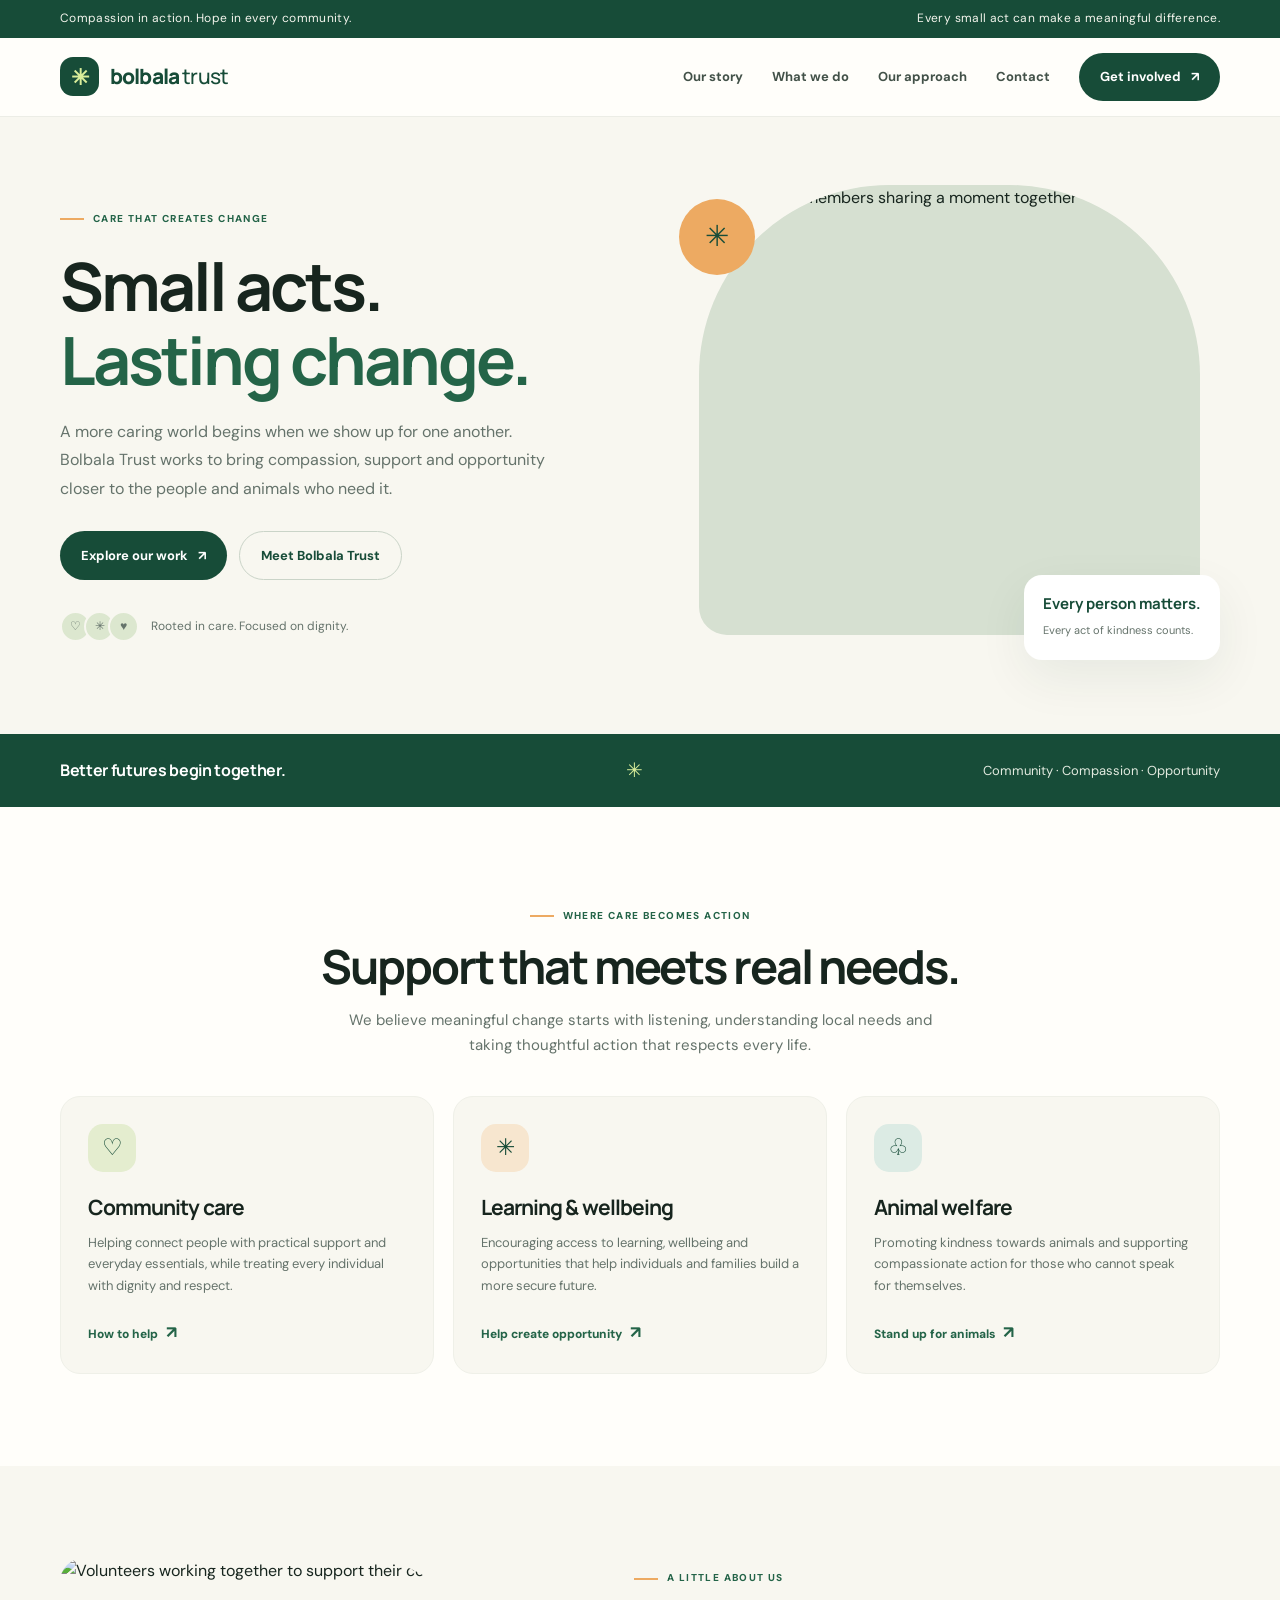
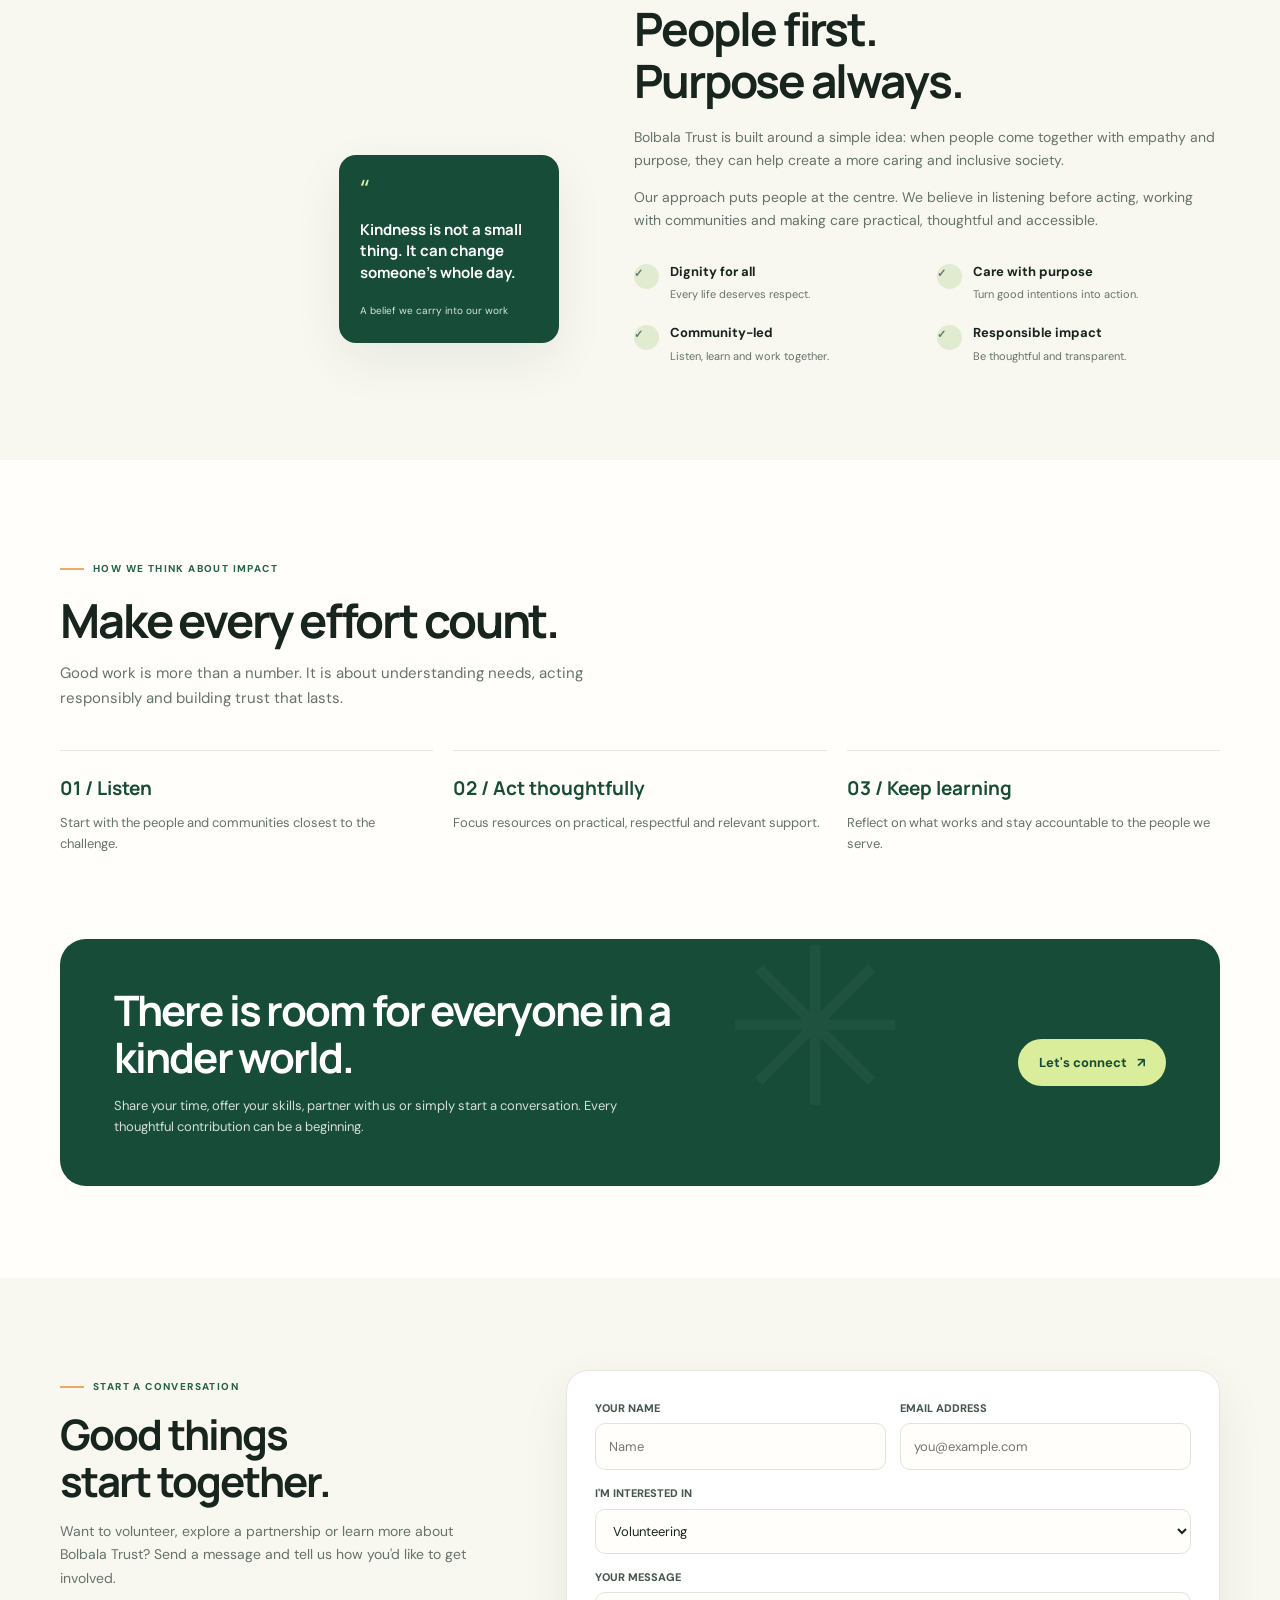
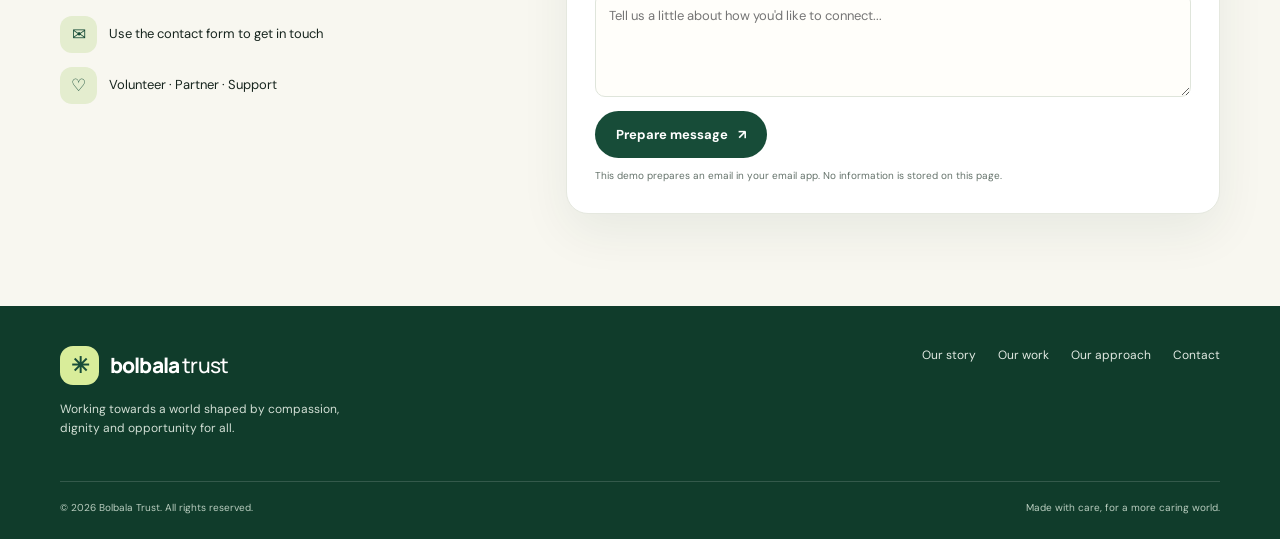
==== index.html @ 16217214 "Add responsive Bolbala Trust website redesign" ====
<!doctype html>
<html lang="en">
<head>
<meta charset="utf-8">
<meta name="viewport" content="width=device-width, initial-scale=1">
<meta name="theme-color" content="#174c38">
<meta name="description" content="Bolbala Trust works alongside communities to support dignity, opportunity and care for people and animals.">
<title>Bolbala Trust — Small Acts. Lasting Change.</title>
<link rel="preconnect" href="https://fonts.googleapis.com">
<link rel="preconnect" href="https://fonts.gstatic.com" crossorigin>
<link href="https://fonts.googleapis.com/css2?family=DM+Sans:wght@400;500;600;700&family=Manrope:wght@400;500;600;700;800&display=swap" rel="stylesheet">
<style>
:root{--green:#174c38;--green2:#246448;--ink:#17251e;--muted:#65736b;--cream:#f8f7f0;--paper:#fffefa;--lime:#d9ed9a;--orange:#edaa62;--line:#e5e8df;--shadow:0 18px 50px #153d2912}
*{box-sizing:border-box}html{scroll-behavior:smooth;scroll-padding-top:90px}body{margin:0;background:var(--paper);color:var(--ink);font-family:"DM Sans",sans-serif;line-height:1.65}a{color:inherit;text-decoration:none}button{font:inherit}.wrap{width:min(1160px,calc(100% - 44px));margin:auto}.topline{background:var(--green);color:#f4f5ed;font-size:12px;letter-spacing:.03em}.topline .wrap{display:flex;justify-content:space-between;gap:20px;padding:9px 0}.topline a{opacity:.9}.nav{position:sticky;top:0;z-index:10;background:#fffefaed;backdrop-filter:blur(16px);border-bottom:1px solid #e5e8dfb8}.navinner{height:78px;display:flex;align-items:center;justify-content:space-between;gap:25px}.brand{display:flex;align-items:center;gap:11px;font-family:Manrope,sans-serif;font-weight:800;font-size:21px;letter-spacing:-.04em;color:var(--green)}.mark{width:39px;height:39px;border-radius:13px;background:var(--green);color:var(--lime);display:grid;place-items:center;font-size:22px}.links{display:flex;align-items:center;gap:29px;font-size:13px;font-weight:700;color:#425148}.links a:hover{color:var(--green2)}.btn{display:inline-flex;align-items:center;justify-content:center;gap:10px;border:0;border-radius:999px;background:var(--green);color:white;padding:13px 21px;font-weight:700;font-size:13px;transition:transform .2s,background .2s;cursor:pointer}.btn:hover{transform:translateY(-2px);background:#0f3d2a}.btn.light{background:var(--lime);color:var(--green)}.btn.outline{background:transparent;border:1px solid #ffffff70;color:white}.menu{display:none;background:none;border:0;font-size:25px;color:var(--green);cursor:pointer}.hero{padding:68px 0 74px;background:var(--cream);overflow:hidden}.hero-grid{display:grid;grid-template-columns:1.02fr .98fr;gap:55px;align-items:center}.eyebrow{display:inline-flex;align-items:center;gap:9px;color:var(--green2);text-transform:uppercase;letter-spacing:.14em;font-size:10px;font-weight:800}.eyebrow:before{content:"";width:24px;height:2px;background:var(--orange)}h1,h2,h3{font-family:Manrope,sans-serif;line-height:1.12;letter-spacing:-.045em;margin:0}h1{font-size:clamp(43px,5.2vw,68px);font-weight:700;margin:20px 0}.hero h1 em{font-style:normal;color:var(--green2)}.hero-copy{font-size:16px;line-height:1.8;color:var(--muted);max-width:500px}.actions{display:flex;flex-wrap:wrap;gap:12px;margin-top:27px}.trust-note{display:flex;align-items:center;gap:12px;margin-top:31px;color:var(--muted);font-size:12px}.avatars{display:flex}.avatars span{display:grid;place-items:center;width:31px;height:31px;border-radius:50%;background:#dce7cf;border:2px solid var(--cream);margin-left:-7px;font-size:12px}.avatars span:first-child{margin-left:0}.hero-visual{position:relative;min-height:475px}.hero-photo{position:absolute;inset:0 20px 25px 20px;border-radius:190px 190px 28px 28px;overflow:hidden;background:#d6e0d1}.hero-photo img{width:100%;height:100%;object-fit:cover;display:block}.photo-tag{position:absolute;right:0;bottom:0;background:white;border-radius:18px;padding:17px 19px;box-shadow:var(--shadow);max-width:220px}.photo-tag strong{display:block;color:var(--green);font-family:Manrope,sans-serif;font-size:15px}.photo-tag span{font-size:11px;color:var(--muted)}.sun{position:absolute;top:14px;left:0;width:76px;height:76px;border-radius:50%;background:var(--orange);z-index:1;display:grid;place-items:center;font-size:29px;color:var(--green)}.ticker{background:var(--green);color:white}.ticker .wrap{display:flex;justify-content:space-between;align-items:center;gap:20px;padding:20px 0}.ticker p{margin:0;font-size:13px;color:#e2eadf}.ticker strong{font-family:Manrope,sans-serif;font-size:16px;letter-spacing:-.02em}.ticker .spark{color:var(--lime);font-size:20px}.section{padding:92px 0}.section-head{max-width:650px;margin-bottom:39px}.section-head.center{text-align:center;margin-left:auto;margin-right:auto}.section-head.center .eyebrow{justify-content:center}.section-head h2{font-size:clamp(32px,4vw,47px);margin:15px 0}.section-head p{color:var(--muted);font-size:15px;max-width:590px}.section-head.center p{margin-inline:auto}.focus-grid{display:grid;grid-template-columns:repeat(3,1fr);gap:19px}.focus-card{background:var(--cream);border:1px solid #eff0e8;border-radius:20px;padding:27px;min-height:270px;display:flex;flex-direction:column;transition:transform .2s,box-shadow .2s}.focus-card:hover{transform:translateY(-5px);box-shadow:var(--shadow)}.iconbox{width:48px;height:48px;border-radius:15px;background:#e4edcf;color:var(--green);display:grid;place-items:center;font-size:23px;margin-bottom:24px}.focus-card:nth-child(2) .iconbox{background:#f7e6cf}.focus-card:nth-child(3) .iconbox{background:#dcebe4}.focus-card h3{font-size:21px;margin-bottom:12px}.focus-card p{font-size:13px;color:var(--muted);margin:0 0 22px}.textlink{margin-top:auto;color:var(--green2);font-size:12px;font-weight:800}.textlink span{font-size:17px;margin-left:5px}.about{background:var(--cream)}.about-grid{display:grid;grid-template-columns:.92fr 1.08fr;gap:75px;align-items:center}.about-art{position:relative;min-height:410px}.about-art img{position:absolute;width:86%;height:100%;object-fit:cover;border-radius:24px 130px 24px 24px;inset:0 auto 0 0}.quote-card{position:absolute;right:0;bottom:25px;width:220px;background:var(--green);color:white;border-radius:17px;padding:21px;box-shadow:var(--shadow)}.quote-card .quote{font-size:26px;color:var(--lime);line-height:1}.quote-card p{font-family:Manrope,sans-serif;font-size:15px;font-weight:700;line-height:1.45;margin:12px 0}.quote-card small{color:#d6e4d9;font-size:10px}.about-copy h2{font-size:clamp(32px,4vw,46px);margin:15px 0 20px}.about-copy>p{color:var(--muted);font-size:14px}.values{display:grid;grid-template-columns:1fr 1fr;gap:19px;margin-top:28px}.value{display:flex;gap:11px;align-items:flex-start}.check{width:25px;height:25px;flex:none;display:grid;place-items:center;border-radius:50%;background:#e0ebd0;color:var(--green);font-weight:800;font-size:12px}.value strong{display:block;font-size:13px}.value span{display:block;color:var(--muted);font-size:11px;margin-top:3px}.impact{padding-bottom:84px}.impact-grid{display:grid;grid-template-columns:repeat(3,1fr);gap:20px}.impact-item{border-top:1px solid var(--line);padding-top:22px}.impact-item b{font-family:Manrope,sans-serif;font-size:19px;color:var(--green)}.impact-item p{font-size:13px;color:var(--muted);margin:8px 0 0}.cta{padding:0 0 92px}.cta-panel{background:var(--green);color:white;border-radius:26px;padding:48px 54px;display:flex;align-items:center;justify-content:space-between;gap:35px;position:relative;overflow:hidden}.cta-panel:after{content:"✳";position:absolute;font-size:220px;right:27%;top:-90px;color:#ffffff09;pointer-events:none}.cta-panel h2{font-size:clamp(29px,3.5vw,42px);max-width:570px}.cta-panel p{color:#d4e0d6;font-size:13px;margin:14px 0 0;max-width:510px}.cta-panel .btn{flex:none;z-index:1}.contact{background:var(--cream)}.contact-grid{display:grid;grid-template-columns:.8fr 1.2fr;gap:70px}.contact h2{font-size:42px;margin:15px 0}.contact-copy p{font-size:14px;color:var(--muted)}.contact-details{margin-top:26px;display:grid;gap:14px}.detail{display:flex;gap:12px;align-items:center;font-size:13px}.detail .iconbox{width:37px;height:37px;border-radius:12px;margin:0;font-size:17px}.contact-form{background:white;border:1px solid var(--line);border-radius:22px;padding:28px;box-shadow:var(--shadow)}.formrow{display:grid;grid-template-columns:1fr 1fr;gap:14px}.field{display:grid;gap:6px;margin-bottom:14px}.field label{font-size:11px;font-weight:800;color:#47574c}.field input,.field select,.field textarea{width:100%;padding:12px 13px;border:1px solid #dfe5db;border-radius:10px;background:#fffefa;color:var(--ink);font:inherit;font-size:13px;outline:none}.field input:focus,.field textarea:focus,.field select:focus{border-color:var(--green2);box-shadow:0 0 0 3px #24644812}.field textarea{min-height:105px;resize:vertical}.formnote{font-size:10px;color:var(--muted);margin:10px 0 0}.footer{background:#103c2b;color:white;padding:40px 0 22px}.footer-top{display:flex;justify-content:space-between;gap:40px;align-items:flex-start;padding-bottom:30px}.footer .brand{color:white}.footer .mark{background:var(--lime);color:var(--green)}.footer-copy{max-width:320px;font-size:12px;color:#d2dfd5;margin-top:15px}.footer-links{display:flex;flex-wrap:wrap;gap:22px;font-size:12px;color:#e1e9e2}.footer-bottom{border-top:1px solid #ffffff26;padding-top:18px;display:flex;justify-content:space-between;gap:15px;color:#b9cdbf;font-size:10px}.notice{display:none;background:#f4e9ce;color:#604719;padding:12px 14px;border-radius:10px;font-size:12px;margin-top:14px}.notice.show{display:block}
@media(max-width:850px){.links{gap:16px}.hero-grid{gap:25px}.hero-visual{min-height:410px}.about-grid{gap:40px}.cta-panel{padding:38px}.contact-grid{gap:35px}}
@media(max-width:680px){.wrap{width:min(100% - 32px,520px)}.topline .wrap{justify-content:center}.topline .wrap span:last-child{display:none}.navinner{height:68px}.menu{display:block}.links{display:none;position:absolute;top:68px;left:0;right:0;padding:20px 24px 24px;background:var(--paper);border-bottom:1px solid var(--line);flex-direction:column;align-items:stretch;gap:17px}.links.open{display:flex}.links .btn{align-self:flex-start}.hero{padding:43px 0 52px}.hero-grid{grid-template-columns:1fr;gap:27px}.hero h1{font-size:46px}.hero-copy{font-size:14px}.hero-visual{min-height:340px}.hero-photo{inset:0 14px 18px 14px;border-radius:140px 140px 22px 22px}.sun{width:57px;height:57px;font-size:22px}.photo-tag{padding:13px 14px;max-width:180px}.ticker .wrap{padding:17px 0;align-items:flex-start}.ticker strong{font-size:13px}.ticker p{font-size:11px}.section{padding:65px 0}.section-head{margin-bottom:27px}.focus-grid,.impact-grid{grid-template-columns:1fr}.focus-card{min-height:0;padding:23px}.iconbox{margin-bottom:17px}.about-grid{grid-template-columns:1fr;gap:34px}.about-art{min-height:340px}.about-art img{width:88%}.quote-card{width:185px;padding:16px;bottom:12px}.quote-card p{font-size:13px}.about-copy h2{font-size:36px}.values{gap:15px}.impact-item{padding-top:17px}.cta{padding-bottom:65px}.cta-panel{padding:30px 24px;display:block}.cta-panel h2{font-size:32px}.cta-panel .btn{margin-top:22px}.contact-grid{grid-template-columns:1fr;gap:25px}.contact h2{font-size:36px}.contact-form{padding:20px}.formrow{grid-template-columns:1fr;gap:0}.footer-top{flex-direction:column;gap:25px}.footer-bottom{flex-direction:column;gap:6px}}
@media(prefers-reduced-motion:reduce){html{scroll-behavior:auto}*,*:before,*:after{transition:none!important}}
</style>
</head>
<body>
<div class="topline"><div class="wrap"><span>Compassion in action. Hope in every community.</span><span>Every small act can make a meaningful difference.</span></div></div>
<header class="nav"><div class="wrap navinner">
<a class="brand" href="#home" aria-label="Bolbala Trust home"><span class="mark">✳</span><span>bolbala<span style="font-weight:500"> trust</span></span></a>
<button class="menu" id="menuButton" aria-label="Open navigation" aria-expanded="false">☰</button>
<nav class="links" id="navLinks" aria-label="Main navigation"><a href="#about">Our story</a><a href="#work">What we do</a><a href="#approach">Our approach</a><a href="#contact">Contact</a><a class="btn" href="#get-involved">Get involved <span>↗</span></a></nav>
</div></header>
<main>
<section class="hero" id="home"><div class="wrap hero-grid"><div>
<span class="eyebrow">Care that creates change</span>
<h1>Small acts.<br><em>Lasting change.</em></h1>
<p class="hero-copy">A more caring world begins when we show up for one another. Bolbala Trust works to bring compassion, support and opportunity closer to the people and animals who need it.</p>
<div class="actions"><a class="btn" href="#work">Explore our work <span>↗</span></a><a class="btn" style="background:transparent;color:var(--green);border:1px solid #cad4c8" href="#about">Meet Bolbala Trust</a></div>
<div class="trust-note"><div class="avatars"><span>♡</span><span>✳</span><span>♥</span></div><span>Rooted in care. Focused on dignity.</span></div>
</div><div class="hero-visual"><div class="sun">✳</div><div class="hero-photo"><img src="https://images.unsplash.com/photo-1488521787991-ed7bbaae773c?auto=format&fit=crop&w=1000&q=85" alt="Community members sharing a moment together" fetchpriority="high"></div><div class="photo-tag"><strong>Every person matters.</strong><span>Every act of kindness counts.</span></div></div></div></section>
<div class="ticker"><div class="wrap"><strong>Better futures begin together.</strong><span class="spark">✳</span><p>Community · Compassion · Opportunity</p></div></div>
<section class="section" id="work"><div class="wrap"><div class="section-head center"><span class="eyebrow">Where care becomes action</span><h2>Support that meets real needs.</h2><p>We believe meaningful change starts with listening, understanding local needs and taking thoughtful action that respects every life.</p></div>
<div class="focus-grid">
<article class="focus-card"><div class="iconbox">♡</div><h3>Community care</h3><p>Helping connect people with practical support and everyday essentials, while treating every individual with dignity and respect.</p><a class="textlink" href="#get-involved">How to help <span>↗</span></a></article>
<article class="focus-card"><div class="iconbox">✳</div><h3>Learning & wellbeing</h3><p>Encouraging access to learning, wellbeing and opportunities that help individuals and families build a more secure future.</p><a class="textlink" href="#get-involved">Help create opportunity <span>↗</span></a></article>
<article class="focus-card"><div class="iconbox">♧</div><h3>Animal welfare</h3><p>Promoting kindness towards animals and supporting compassionate action for those who cannot speak for themselves.</p><a class="textlink" href="#get-involved">Stand up for animals <span>↗</span></a></article>
</div></div></section>
<section class="section about" id="about"><div class="wrap about-grid"><div class="about-art"><img src="https://images.unsplash.com/photo-1469571486292-0ba58a3f068b?auto=format&fit=crop&w=900&q=85" alt="Volunteers working together to support their community" loading="lazy"><div class="quote-card"><span class="quote">“</span><p>Kindness is not a small thing. It can change someone's whole day.</p><small>A belief we carry into our work</small></div></div><div class="about-copy"><span class="eyebrow">A little about us</span><h2>People first.<br>Purpose always.</h2><p>Bolbala Trust is built around a simple idea: when people come together with empathy and purpose, they can help create a more caring and inclusive society.</p><p>Our approach puts people at the centre. We believe in listening before acting, working with communities and making care practical, thoughtful and accessible.</p><div class="values"><div class="value"><span class="check">✓</span><div><strong>Dignity for all</strong><span>Every life deserves respect.</span></div></div><div class="value"><span class="check">✓</span><div><strong>Care with purpose</strong><span>Turn good intentions into action.</span></div></div><div class="value"><span class="check">✓</span><div><strong>Community-led</strong><span>Listen, learn and work together.</span></div></div><div class="value"><span class="check">✓</span><div><strong>Responsible impact</strong><span>Be thoughtful and transparent.</span></div></div></div></div></div></section>
<section class="section impact" id="approach"><div class="wrap"><div class="section-head"><span class="eyebrow">How we think about impact</span><h2>Make every effort count.</h2><p>Good work is more than a number. It is about understanding needs, acting responsibly and building trust that lasts.</p></div><div class="impact-grid"><div class="impact-item"><b>01 / Listen</b><p>Start with the people and communities closest to the challenge.</p></div><div class="impact-item"><b>02 / Act thoughtfully</b><p>Focus resources on practical, respectful and relevant support.</p></div><div class="impact-item"><b>03 / Keep learning</b><p>Reflect on what works and stay accountable to the people we serve.</p></div></div></div></section>
<section class="cta" id="get-involved"><div class="wrap"><div class="cta-panel"><div><h2>There is room for everyone in a kinder world.</h2><p>Share your time, offer your skills, partner with us or simply start a conversation. Every thoughtful contribution can be a beginning.</p></div><a class="btn light" href="#contact">Let's connect <span>↗</span></a></div></div></section>
<section class="section contact" id="contact"><div class="wrap contact-grid"><div class="contact-copy"><span class="eyebrow">Start a conversation</span><h2>Good things<br>start together.</h2><p>Want to volunteer, explore a partnership or learn more about Bolbala Trust? Send a message and tell us how you'd like to get involved.</p><div class="contact-details"><div class="detail"><span class="iconbox">✉</span><span>Use the contact form to get in touch</span></div><div class="detail"><span class="iconbox">♡</span><span>Volunteer · Partner · Support</span></div></div></div>
<form class="contact-form" id="contactForm"><div class="formrow"><div class="field"><label for="name">YOUR NAME</label><input id="name" name="name" placeholder="Name" required></div><div class="field"><label for="email">EMAIL ADDRESS</label><input id="email" name="email" type="email" placeholder="you@example.com" required></div></div><div class="field"><label for="reason">I'M INTERESTED IN</label><select id="reason" name="reason"><option>Volunteering</option><option>Partnership</option><option>Supporting a cause</option><option>Learning more</option><option>Other</option></select></div><div class="field"><label for="message">YOUR MESSAGE</label><textarea id="message" name="message" placeholder="Tell us a little about how you'd like to connect..." required></textarea></div><button class="btn" type="submit">Prepare message <span>↗</span></button><p class="formnote">This demo prepares an email in your email app. No information is stored on this page.</p><div class="notice" id="formNotice" role="status"></div></form>
</div></section>
</main>
<footer class="footer"><div class="wrap"><div class="footer-top"><div><a class="brand" href="#home"><span class="mark">✳</span><span>bolbala<span style="font-weight:500"> trust</span></span></a><p class="footer-copy">Working towards a world shaped by compassion, dignity and opportunity for all.</p></div><nav class="footer-links" aria-label="Footer navigation"><a href="#about">Our story</a><a href="#work">Our work</a><a href="#approach">Our approach</a><a href="#contact">Contact</a></nav></div><div class="footer-bottom"><span>© <span id="year"></span> Bolbala Trust. All rights reserved.</span><span>Made with care, for a more caring world.</span></div></div></footer>
<script>
const menuButton=document.getElementById('menuButton');
const navLinks=document.getElementById('navLinks');
menuButton.addEventListener('click',()=>{const open=navLinks.classList.toggle('open');menuButton.setAttribute('aria-expanded',String(open));menuButton.textContent=open?'✕':'☰';});
navLinks.querySelectorAll('a').forEach(a=>a.addEventListener('click',()=>{navLinks.classList.remove('open');menuButton.setAttribute('aria-expanded','false');menuButton.textContent='☰';}));
document.getElementById('year').textContent=new Date().getFullYear();
document.getElementById('contactForm').addEventListener('submit',e=>{e.preventDefault();const f=new FormData(e.currentTarget);const subject=encodeURIComponent('Message for Bolbala Trust — '+f.get('reason'));const body=encodeURIComponent('Name: '+f.get('name')+'\nEmail: '+f.get('email')+'\nInterested in: '+f.get('reason')+'\n\nMessage:\n'+f.get('message'));const notice=document.getElementById('formNotice');notice.textContent='Your email app should open with your message prepared. Please add the Trust’s verified email address before sending.';notice.classList.add('show');window.location.href='mailto:?subject='+subject+'&body='+body;});
</script>
</body>
</html>
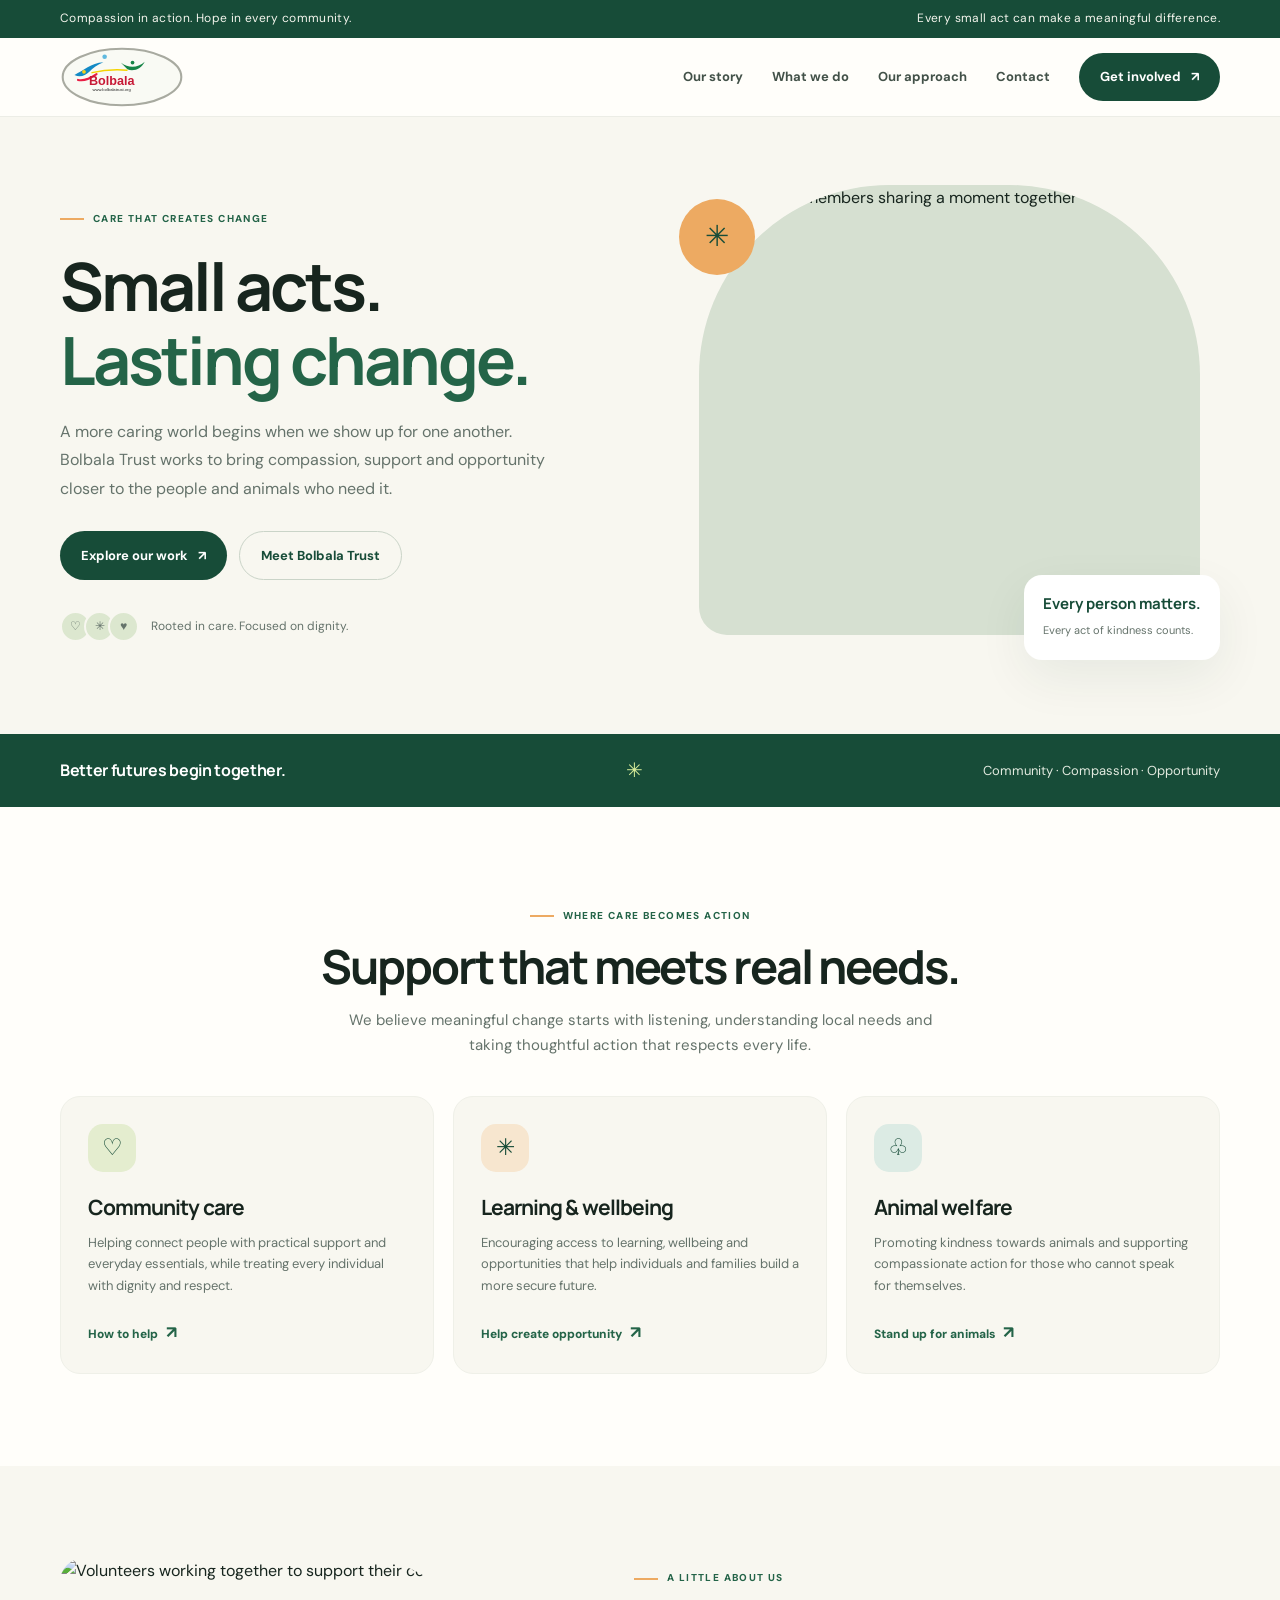
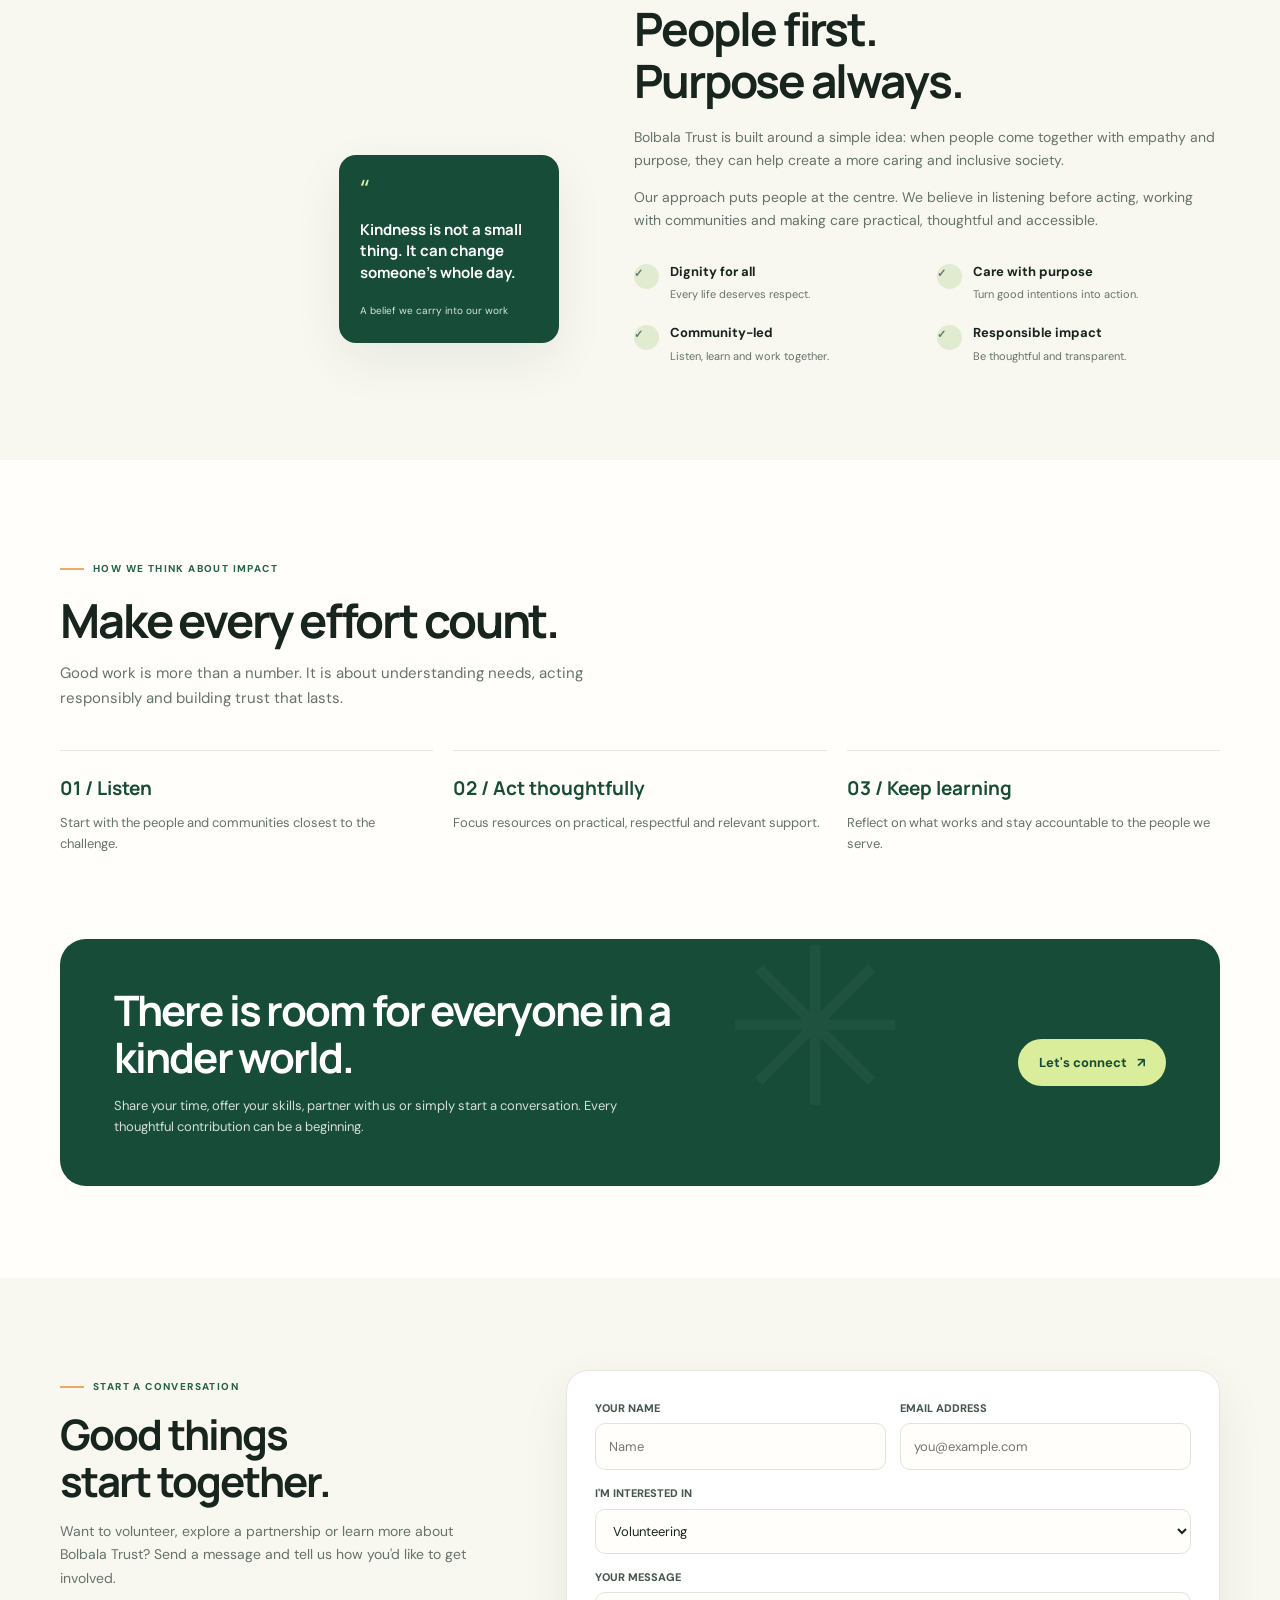
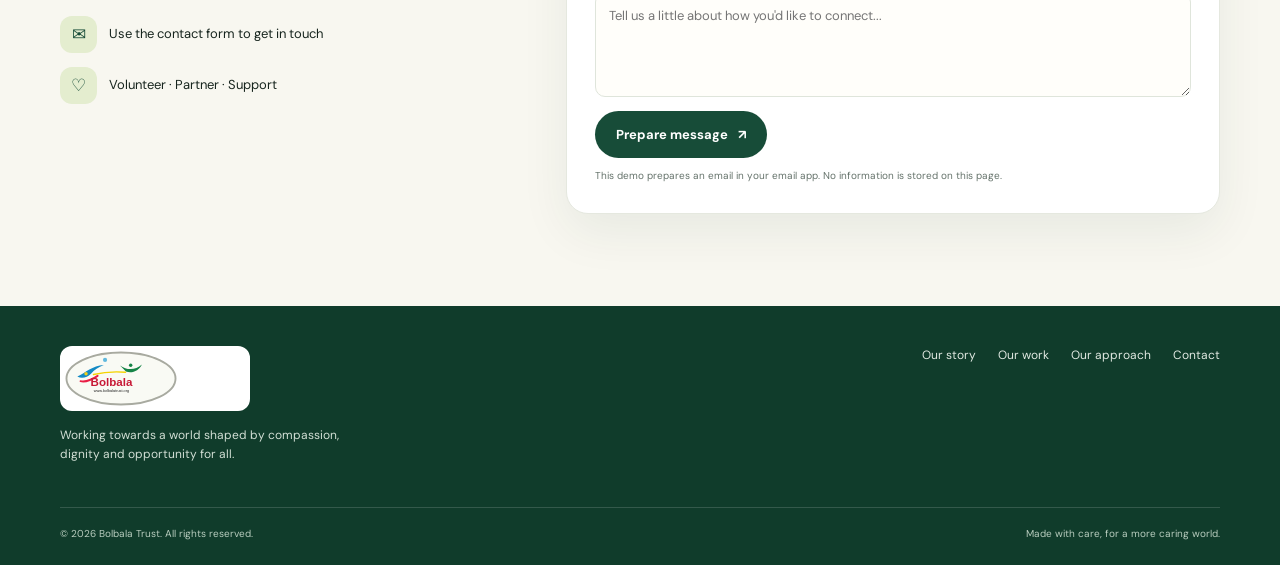
==== commit 3458c2de: "Use Bolbala Trust logo in website header and footer" ====
--- a/index.html
+++ b/index.html
@@ -11,7 +11,7 @@
 <link href="https://fonts.googleapis.com/css2?family=DM+Sans:wght@400;500;600;700&family=Manrope:wght@400;500;600;700;800&display=swap" rel="stylesheet">
 <style>
 :root{--green:#174c38;--green2:#246448;--ink:#17251e;--muted:#65736b;--cream:#f8f7f0;--paper:#fffefa;--lime:#d9ed9a;--orange:#edaa62;--line:#e5e8df;--shadow:0 18px 50px #153d2912}
-*{box-sizing:border-box}html{scroll-behavior:smooth;scroll-padding-top:90px}body{margin:0;background:var(--paper);color:var(--ink);font-family:"DM Sans",sans-serif;line-height:1.65}a{color:inherit;text-decoration:none}button{font:inherit}.wrap{width:min(1160px,calc(100% - 44px));margin:auto}.topline{background:var(--green);color:#f4f5ed;font-size:12px;letter-spacing:.03em}.topline .wrap{display:flex;justify-content:space-between;gap:20px;padding:9px 0}.topline a{opacity:.9}.nav{position:sticky;top:0;z-index:10;background:#fffefaed;backdrop-filter:blur(16px);border-bottom:1px solid #e5e8dfb8}.navinner{height:78px;display:flex;align-items:center;justify-content:space-between;gap:25px}.brand{display:flex;align-items:center;gap:11px;font-family:Manrope,sans-serif;font-weight:800;font-size:21px;letter-spacing:-.04em;color:var(--green)}.mark{width:39px;height:39px;border-radius:13px;background:var(--green);color:var(--lime);display:grid;place-items:center;font-size:22px}.links{display:flex;align-items:center;gap:29px;font-size:13px;font-weight:700;color:#425148}.links a:hover{color:var(--green2)}.btn{display:inline-flex;align-items:center;justify-content:center;gap:10px;border:0;border-radius:999px;background:var(--green);color:white;padding:13px 21px;font-weight:700;font-size:13px;transition:transform .2s,background .2s;cursor:pointer}.btn:hover{transform:translateY(-2px);background:#0f3d2a}.btn.light{background:var(--lime);color:var(--green)}.btn.outline{background:transparent;border:1px solid #ffffff70;color:white}.menu{display:none;background:none;border:0;font-size:25px;color:var(--green);cursor:pointer}.hero{padding:68px 0 74px;background:var(--cream);overflow:hidden}.hero-grid{display:grid;grid-template-columns:1.02fr .98fr;gap:55px;align-items:center}.eyebrow{display:inline-flex;align-items:center;gap:9px;color:var(--green2);text-transform:uppercase;letter-spacing:.14em;font-size:10px;font-weight:800}.eyebrow:before{content:"";width:24px;height:2px;background:var(--orange)}h1,h2,h3{font-family:Manrope,sans-serif;line-height:1.12;letter-spacing:-.045em;margin:0}h1{font-size:clamp(43px,5.2vw,68px);font-weight:700;margin:20px 0}.hero h1 em{font-style:normal;color:var(--green2)}.hero-copy{font-size:16px;line-height:1.8;color:var(--muted);max-width:500px}.actions{display:flex;flex-wrap:wrap;gap:12px;margin-top:27px}.trust-note{display:flex;align-items:center;gap:12px;margin-top:31px;color:var(--muted);font-size:12px}.avatars{display:flex}.avatars span{display:grid;place-items:center;width:31px;height:31px;border-radius:50%;background:#dce7cf;border:2px solid var(--cream);margin-left:-7px;font-size:12px}.avatars span:first-child{margin-left:0}.hero-visual{position:relative;min-height:475px}.hero-photo{position:absolute;inset:0 20px 25px 20px;border-radius:190px 190px 28px 28px;overflow:hidden;background:#d6e0d1}.hero-photo img{width:100%;height:100%;object-fit:cover;display:block}.photo-tag{position:absolute;right:0;bottom:0;background:white;border-radius:18px;padding:17px 19px;box-shadow:var(--shadow);max-width:220px}.photo-tag strong{display:block;color:var(--green);font-family:Manrope,sans-serif;font-size:15px}.photo-tag span{font-size:11px;color:var(--muted)}.sun{position:absolute;top:14px;left:0;width:76px;height:76px;border-radius:50%;background:var(--orange);z-index:1;display:grid;place-items:center;font-size:29px;color:var(--green)}.ticker{background:var(--green);color:white}.ticker .wrap{display:flex;justify-content:space-between;align-items:center;gap:20px;padding:20px 0}.ticker p{margin:0;font-size:13px;color:#e2eadf}.ticker strong{font-family:Manrope,sans-serif;font-size:16px;letter-spacing:-.02em}.ticker .spark{color:var(--lime);font-size:20px}.section{padding:92px 0}.section-head{max-width:650px;margin-bottom:39px}.section-head.center{text-align:center;margin-left:auto;margin-right:auto}.section-head.center .eyebrow{justify-content:center}.section-head h2{font-size:clamp(32px,4vw,47px);margin:15px 0}.section-head p{color:var(--muted);font-size:15px;max-width:590px}.section-head.center p{margin-inline:auto}.focus-grid{display:grid;grid-template-columns:repeat(3,1fr);gap:19px}.focus-card{background:var(--cream);border:1px solid #eff0e8;border-radius:20px;padding:27px;min-height:270px;display:flex;flex-direction:column;transition:transform .2s,box-shadow .2s}.focus-card:hover{transform:translateY(-5px);box-shadow:var(--shadow)}.iconbox{width:48px;height:48px;border-radius:15px;background:#e4edcf;color:var(--green);display:grid;place-items:center;font-size:23px;margin-bottom:24px}.focus-card:nth-child(2) .iconbox{background:#f7e6cf}.focus-card:nth-child(3) .iconbox{background:#dcebe4}.focus-card h3{font-size:21px;margin-bottom:12px}.focus-card p{font-size:13px;color:var(--muted);margin:0 0 22px}.textlink{margin-top:auto;color:var(--green2);font-size:12px;font-weight:800}.textlink span{font-size:17px;margin-left:5px}.about{background:var(--cream)}.about-grid{display:grid;grid-template-columns:.92fr 1.08fr;gap:75px;align-items:center}.about-art{position:relative;min-height:410px}.about-art img{position:absolute;width:86%;height:100%;object-fit:cover;border-radius:24px 130px 24px 24px;inset:0 auto 0 0}.quote-card{position:absolute;right:0;bottom:25px;width:220px;background:var(--green);color:white;border-radius:17px;padding:21px;box-shadow:var(--shadow)}.quote-card .quote{font-size:26px;color:var(--lime);line-height:1}.quote-card p{font-family:Manrope,sans-serif;font-size:15px;font-weight:700;line-height:1.45;margin:12px 0}.quote-card small{color:#d6e4d9;font-size:10px}.about-copy h2{font-size:clamp(32px,4vw,46px);margin:15px 0 20px}.about-copy>p{color:var(--muted);font-size:14px}.values{display:grid;grid-template-columns:1fr 1fr;gap:19px;margin-top:28px}.value{display:flex;gap:11px;align-items:flex-start}.check{width:25px;height:25px;flex:none;display:grid;place-items:center;border-radius:50%;background:#e0ebd0;color:var(--green);font-weight:800;font-size:12px}.value strong{display:block;font-size:13px}.value span{display:block;color:var(--muted);font-size:11px;margin-top:3px}.impact{padding-bottom:84px}.impact-grid{display:grid;grid-template-columns:repeat(3,1fr);gap:20px}.impact-item{border-top:1px solid var(--line);padding-top:22px}.impact-item b{font-family:Manrope,sans-serif;font-size:19px;color:var(--green)}.impact-item p{font-size:13px;color:var(--muted);margin:8px 0 0}.cta{padding:0 0 92px}.cta-panel{background:var(--green);color:white;border-radius:26px;padding:48px 54px;display:flex;align-items:center;justify-content:space-between;gap:35px;position:relative;overflow:hidden}.cta-panel:after{content:"✳";position:absolute;font-size:220px;right:27%;top:-90px;color:#ffffff09;pointer-events:none}.cta-panel h2{font-size:clamp(29px,3.5vw,42px);max-width:570px}.cta-panel p{color:#d4e0d6;font-size:13px;margin:14px 0 0;max-width:510px}.cta-panel .btn{flex:none;z-index:1}.contact{background:var(--cream)}.contact-grid{display:grid;grid-template-columns:.8fr 1.2fr;gap:70px}.contact h2{font-size:42px;margin:15px 0}.contact-copy p{font-size:14px;color:var(--muted)}.contact-details{margin-top:26px;display:grid;gap:14px}.detail{display:flex;gap:12px;align-items:center;font-size:13px}.detail .iconbox{width:37px;height:37px;border-radius:12px;margin:0;font-size:17px}.contact-form{background:white;border:1px solid var(--line);border-radius:22px;padding:28px;box-shadow:var(--shadow)}.formrow{display:grid;grid-template-columns:1fr 1fr;gap:14px}.field{display:grid;gap:6px;margin-bottom:14px}.field label{font-size:11px;font-weight:800;color:#47574c}.field input,.field select,.field textarea{width:100%;padding:12px 13px;border:1px solid #dfe5db;border-radius:10px;background:#fffefa;color:var(--ink);font:inherit;font-size:13px;outline:none}.field input:focus,.field textarea:focus,.field select:focus{border-color:var(--green2);box-shadow:0 0 0 3px #24644812}.field textarea{min-height:105px;resize:vertical}.formnote{font-size:10px;color:var(--muted);margin:10px 0 0}.footer{background:#103c2b;color:white;padding:40px 0 22px}.footer-top{display:flex;justify-content:space-between;gap:40px;align-items:flex-start;padding-bottom:30px}.footer .brand{color:white}.footer .mark{background:var(--lime);color:var(--green)}.footer-copy{max-width:320px;font-size:12px;color:#d2dfd5;margin-top:15px}.footer-links{display:flex;flex-wrap:wrap;gap:22px;font-size:12px;color:#e1e9e2}.footer-bottom{border-top:1px solid #ffffff26;padding-top:18px;display:flex;justify-content:space-between;gap:15px;color:#b9cdbf;font-size:10px}.notice{display:none;background:#f4e9ce;color:#604719;padding:12px 14px;border-radius:10px;font-size:12px;margin-top:14px}.notice.show{display:block}
+*{box-sizing:border-box}html{scroll-behavior:smooth;scroll-padding-top:90px}body{margin:0;background:var(--paper);color:var(--ink);font-family:"DM Sans",sans-serif;line-height:1.65}a{color:inherit;text-decoration:none}button{font:inherit}.wrap{width:min(1160px,calc(100% - 44px));margin:auto}.topline{background:var(--green);color:#f4f5ed;font-size:12px;letter-spacing:.03em}.topline .wrap{display:flex;justify-content:space-between;gap:20px;padding:9px 0}.topline a{opacity:.9}.nav{position:sticky;top:0;z-index:10;background:#fffefaed;backdrop-filter:blur(16px);border-bottom:1px solid #e5e8dfb8}.navinner{height:78px;display:flex;align-items:center;justify-content:space-between;gap:25px}.brand{display:flex;align-items:center;color:var(--green);min-width:0}.brand-logo{display:block;width:190px;height:62px;object-fit:contain;object-position:left center}.footer-logo{width:190px;height:65px;background:#fff;border-radius:12px;padding:4px}.mark{display:none}.links{display:flex;align-items:center;gap:29px;font-size:13px;font-weight:700;color:#425148}.links a:hover{color:var(--green2)}.btn{display:inline-flex;align-items:center;justify-content:center;gap:10px;border:0;border-radius:999px;background:var(--green);color:white;padding:13px 21px;font-weight:700;font-size:13px;transition:transform .2s,background .2s;cursor:pointer}.btn:hover{transform:translateY(-2px);background:#0f3d2a}.btn.light{background:var(--lime);color:var(--green)}.btn.outline{background:transparent;border:1px solid #ffffff70;color:white}.menu{display:none;background:none;border:0;font-size:25px;color:var(--green);cursor:pointer}.hero{padding:68px 0 74px;background:var(--cream);overflow:hidden}.hero-grid{display:grid;grid-template-columns:1.02fr .98fr;gap:55px;align-items:center}.eyebrow{display:inline-flex;align-items:center;gap:9px;color:var(--green2);text-transform:uppercase;letter-spacing:.14em;font-size:10px;font-weight:800}.eyebrow:before{content:"";width:24px;height:2px;background:var(--orange)}h1,h2,h3{font-family:Manrope,sans-serif;line-height:1.12;letter-spacing:-.045em;margin:0}h1{font-size:clamp(43px,5.2vw,68px);font-weight:700;margin:20px 0}.hero h1 em{font-style:normal;color:var(--green2)}.hero-copy{font-size:16px;line-height:1.8;color:var(--muted);max-width:500px}.actions{display:flex;flex-wrap:wrap;gap:12px;margin-top:27px}.trust-note{display:flex;align-items:center;gap:12px;margin-top:31px;color:var(--muted);font-size:12px}.avatars{display:flex}.avatars span{display:grid;place-items:center;width:31px;height:31px;border-radius:50%;background:#dce7cf;border:2px solid var(--cream);margin-left:-7px;font-size:12px}.avatars span:first-child{margin-left:0}.hero-visual{position:relative;min-height:475px}.hero-photo{position:absolute;inset:0 20px 25px 20px;border-radius:190px 190px 28px 28px;overflow:hidden;background:#d6e0d1}.hero-photo img{width:100%;height:100%;object-fit:cover;display:block}.photo-tag{position:absolute;right:0;bottom:0;background:white;border-radius:18px;padding:17px 19px;box-shadow:var(--shadow);max-width:220px}.photo-tag strong{display:block;color:var(--green);font-family:Manrope,sans-serif;font-size:15px}.photo-tag span{font-size:11px;color:var(--muted)}.sun{position:absolute;top:14px;left:0;width:76px;height:76px;border-radius:50%;background:var(--orange);z-index:1;display:grid;place-items:center;font-size:29px;color:var(--green)}.ticker{background:var(--green);color:white}.ticker .wrap{display:flex;justify-content:space-between;align-items:center;gap:20px;padding:20px 0}.ticker p{margin:0;font-size:13px;color:#e2eadf}.ticker strong{font-family:Manrope,sans-serif;font-size:16px;letter-spacing:-.02em}.ticker .spark{color:var(--lime);font-size:20px}.section{padding:92px 0}.section-head{max-width:650px;margin-bottom:39px}.section-head.center{text-align:center;margin-left:auto;margin-right:auto}.section-head.center .eyebrow{justify-content:center}.section-head h2{font-size:clamp(32px,4vw,47px);margin:15px 0}.section-head p{color:var(--muted);font-size:15px;max-width:590px}.section-head.center p{margin-inline:auto}.focus-grid{display:grid;grid-template-columns:repeat(3,1fr);gap:19px}.focus-card{background:var(--cream);border:1px solid #eff0e8;border-radius:20px;padding:27px;min-height:270px;display:flex;flex-direction:column;transition:transform .2s,box-shadow .2s}.focus-card:hover{transform:translateY(-5px);box-shadow:var(--shadow)}.iconbox{width:48px;height:48px;border-radius:15px;background:#e4edcf;color:var(--green);display:grid;place-items:center;font-size:23px;margin-bottom:24px}.focus-card:nth-child(2) .iconbox{background:#f7e6cf}.focus-card:nth-child(3) .iconbox{background:#dcebe4}.focus-card h3{font-size:21px;margin-bottom:12px}.focus-card p{font-size:13px;color:var(--muted);margin:0 0 22px}.textlink{margin-top:auto;color:var(--green2);font-size:12px;font-weight:800}.textlink span{font-size:17px;margin-left:5px}.about{background:var(--cream)}.about-grid{display:grid;grid-template-columns:.92fr 1.08fr;gap:75px;align-items:center}.about-art{position:relative;min-height:410px}.about-art img{position:absolute;width:86%;height:100%;object-fit:cover;border-radius:24px 130px 24px 24px;inset:0 auto 0 0}.quote-card{position:absolute;right:0;bottom:25px;width:220px;background:var(--green);color:white;border-radius:17px;padding:21px;box-shadow:var(--shadow)}.quote-card .quote{font-size:26px;color:var(--lime);line-height:1}.quote-card p{font-family:Manrope,sans-serif;font-size:15px;font-weight:700;line-height:1.45;margin:12px 0}.quote-card small{color:#d6e4d9;font-size:10px}.about-copy h2{font-size:clamp(32px,4vw,46px);margin:15px 0 20px}.about-copy>p{color:var(--muted);font-size:14px}.values{display:grid;grid-template-columns:1fr 1fr;gap:19px;margin-top:28px}.value{display:flex;gap:11px;align-items:flex-start}.check{width:25px;height:25px;flex:none;display:grid;place-items:center;border-radius:50%;background:#e0ebd0;color:var(--green);font-weight:800;font-size:12px}.value strong{display:block;font-size:13px}.value span{display:block;color:var(--muted);font-size:11px;margin-top:3px}.impact{padding-bottom:84px}.impact-grid{display:grid;grid-template-columns:repeat(3,1fr);gap:20px}.impact-item{border-top:1px solid var(--line);padding-top:22px}.impact-item b{font-family:Manrope,sans-serif;font-size:19px;color:var(--green)}.impact-item p{font-size:13px;color:var(--muted);margin:8px 0 0}.cta{padding:0 0 92px}.cta-panel{background:var(--green);color:white;border-radius:26px;padding:48px 54px;display:flex;align-items:center;justify-content:space-between;gap:35px;position:relative;overflow:hidden}.cta-panel:after{content:"✳";position:absolute;font-size:220px;right:27%;top:-90px;color:#ffffff09;pointer-events:none}.cta-panel h2{font-size:clamp(29px,3.5vw,42px);max-width:570px}.cta-panel p{color:#d4e0d6;font-size:13px;margin:14px 0 0;max-width:510px}.cta-panel .btn{flex:none;z-index:1}.contact{background:var(--cream)}.contact-grid{display:grid;grid-template-columns:.8fr 1.2fr;gap:70px}.contact h2{font-size:42px;margin:15px 0}.contact-copy p{font-size:14px;color:var(--muted)}.contact-details{margin-top:26px;display:grid;gap:14px}.detail{display:flex;gap:12px;align-items:center;font-size:13px}.detail .iconbox{width:37px;height:37px;border-radius:12px;margin:0;font-size:17px}.contact-form{background:white;border:1px solid var(--line);border-radius:22px;padding:28px;box-shadow:var(--shadow)}.formrow{display:grid;grid-template-columns:1fr 1fr;gap:14px}.field{display:grid;gap:6px;margin-bottom:14px}.field label{font-size:11px;font-weight:800;color:#47574c}.field input,.field select,.field textarea{width:100%;padding:12px 13px;border:1px solid #dfe5db;border-radius:10px;background:#fffefa;color:var(--ink);font:inherit;font-size:13px;outline:none}.field input:focus,.field textarea:focus,.field select:focus{border-color:var(--green2);box-shadow:0 0 0 3px #24644812}.field textarea{min-height:105px;resize:vertical}.formnote{font-size:10px;color:var(--muted);margin:10px 0 0}.footer{background:#103c2b;color:white;padding:40px 0 22px}.footer-top{display:flex;justify-content:space-between;gap:40px;align-items:flex-start;padding-bottom:30px}.footer .brand{color:white}.footer-copy{max-width:320px;font-size:12px;color:#d2dfd5;margin-top:15px}.footer-links{display:flex;flex-wrap:wrap;gap:22px;font-size:12px;color:#e1e9e2}.footer-bottom{border-top:1px solid #ffffff26;padding-top:18px;display:flex;justify-content:space-between;gap:15px;color:#b9cdbf;font-size:10px}.notice{display:none;background:#f4e9ce;color:#604719;padding:12px 14px;border-radius:10px;font-size:12px;margin-top:14px}.notice.show{display:block}
 @media(max-width:850px){.links{gap:16px}.hero-grid{gap:25px}.hero-visual{min-height:410px}.about-grid{gap:40px}.cta-panel{padding:38px}.contact-grid{gap:35px}}
 @media(max-width:680px){.wrap{width:min(100% - 32px,520px)}.topline .wrap{justify-content:center}.topline .wrap span:last-child{display:none}.navinner{height:68px}.menu{display:block}.links{display:none;position:absolute;top:68px;left:0;right:0;padding:20px 24px 24px;background:var(--paper);border-bottom:1px solid var(--line);flex-direction:column;align-items:stretch;gap:17px}.links.open{display:flex}.links .btn{align-self:flex-start}.hero{padding:43px 0 52px}.hero-grid{grid-template-columns:1fr;gap:27px}.hero h1{font-size:46px}.hero-copy{font-size:14px}.hero-visual{min-height:340px}.hero-photo{inset:0 14px 18px 14px;border-radius:140px 140px 22px 22px}.sun{width:57px;height:57px;font-size:22px}.photo-tag{padding:13px 14px;max-width:180px}.ticker .wrap{padding:17px 0;align-items:flex-start}.ticker strong{font-size:13px}.ticker p{font-size:11px}.section{padding:65px 0}.section-head{margin-bottom:27px}.focus-grid,.impact-grid{grid-template-columns:1fr}.focus-card{min-height:0;padding:23px}.iconbox{margin-bottom:17px}.about-grid{grid-template-columns:1fr;gap:34px}.about-art{min-height:340px}.about-art img{width:88%}.quote-card{width:185px;padding:16px;bottom:12px}.quote-card p{font-size:13px}.about-copy h2{font-size:36px}.values{gap:15px}.impact-item{padding-top:17px}.cta{padding-bottom:65px}.cta-panel{padding:30px 24px;display:block}.cta-panel h2{font-size:32px}.cta-panel .btn{margin-top:22px}.contact-grid{grid-template-columns:1fr;gap:25px}.contact h2{font-size:36px}.contact-form{padding:20px}.formrow{grid-template-columns:1fr;gap:0}.footer-top{flex-direction:column;gap:25px}.footer-bottom{flex-direction:column;gap:6px}}
 @media(prefers-reduced-motion:reduce){html{scroll-behavior:auto}*,*:before,*:after{transition:none!important}}
@@ -20,7 +20,7 @@
 <body>
 <div class="topline"><div class="wrap"><span>Compassion in action. Hope in every community.</span><span>Every small act can make a meaningful difference.</span></div></div>
 <header class="nav"><div class="wrap navinner">
-<a class="brand" href="#home" aria-label="Bolbala Trust home"><span class="mark">✳</span><span>bolbala<span style="font-weight:500"> trust</span></span></a>
+<a class="brand" href="#home" aria-label="Bolbala Trust home"><img class="brand-logo" src="logo.svg" alt="Bolbala Trust" /></a>
 <button class="menu" id="menuButton" aria-label="Open navigation" aria-expanded="false">☰</button>
 <nav class="links" id="navLinks" aria-label="Main navigation"><a href="#about">Our story</a><a href="#work">What we do</a><a href="#approach">Our approach</a><a href="#contact">Contact</a><a class="btn" href="#get-involved">Get involved <span>↗</span></a></nav>
 </div></header>
@@ -46,7 +46,7 @@
 <form class="contact-form" id="contactForm"><div class="formrow"><div class="field"><label for="name">YOUR NAME</label><input id="name" name="name" placeholder="Name" required></div><div class="field"><label for="email">EMAIL ADDRESS</label><input id="email" name="email" type="email" placeholder="you@example.com" required></div></div><div class="field"><label for="reason">I'M INTERESTED IN</label><select id="reason" name="reason"><option>Volunteering</option><option>Partnership</option><option>Supporting a cause</option><option>Learning more</option><option>Other</option></select></div><div class="field"><label for="message">YOUR MESSAGE</label><textarea id="message" name="message" placeholder="Tell us a little about how you'd like to connect..." required></textarea></div><button class="btn" type="submit">Prepare message <span>↗</span></button><p class="formnote">This demo prepares an email in your email app. No information is stored on this page.</p><div class="notice" id="formNotice" role="status"></div></form>
 </div></section>
 </main>
-<footer class="footer"><div class="wrap"><div class="footer-top"><div><a class="brand" href="#home"><span class="mark">✳</span><span>bolbala<span style="font-weight:500"> trust</span></span></a><p class="footer-copy">Working towards a world shaped by compassion, dignity and opportunity for all.</p></div><nav class="footer-links" aria-label="Footer navigation"><a href="#about">Our story</a><a href="#work">Our work</a><a href="#approach">Our approach</a><a href="#contact">Contact</a></nav></div><div class="footer-bottom"><span>© <span id="year"></span> Bolbala Trust. All rights reserved.</span><span>Made with care, for a more caring world.</span></div></div></footer>
+<footer class="footer"><div class="wrap"><div class="footer-top"><div><a class="brand" href="#home"><img class="brand-logo footer-logo" src="logo.svg" alt="Bolbala Trust" /></a><p class="footer-copy">Working towards a world shaped by compassion, dignity and opportunity for all.</p></div><nav class="footer-links" aria-label="Footer navigation"><a href="#about">Our story</a><a href="#work">Our work</a><a href="#approach">Our approach</a><a href="#contact">Contact</a></nav></div><div class="footer-bottom"><span>© <span id="year"></span> Bolbala Trust. All rights reserved.</span><span>Made with care, for a more caring world.</span></div></div></footer>
 <script>
 const menuButton=document.getElementById('menuButton');
 const navLinks=document.getElementById('navLinks');
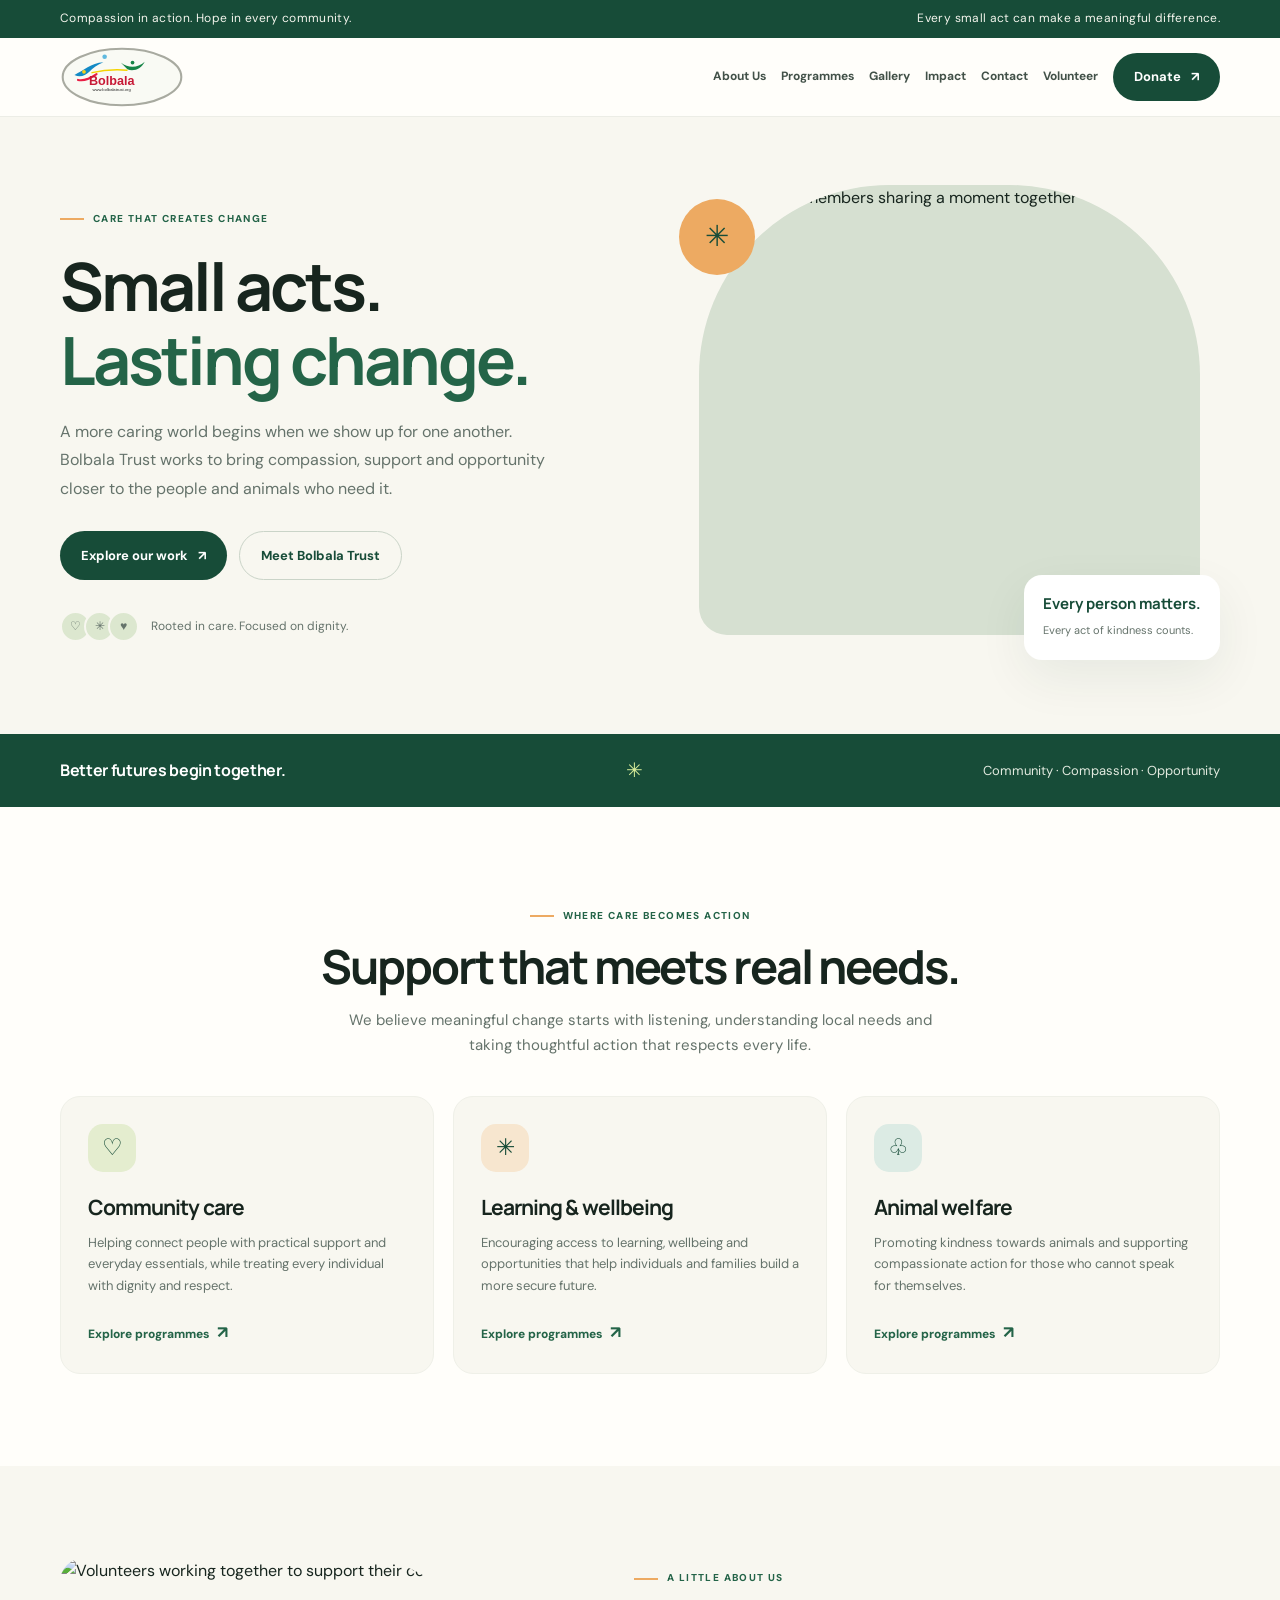
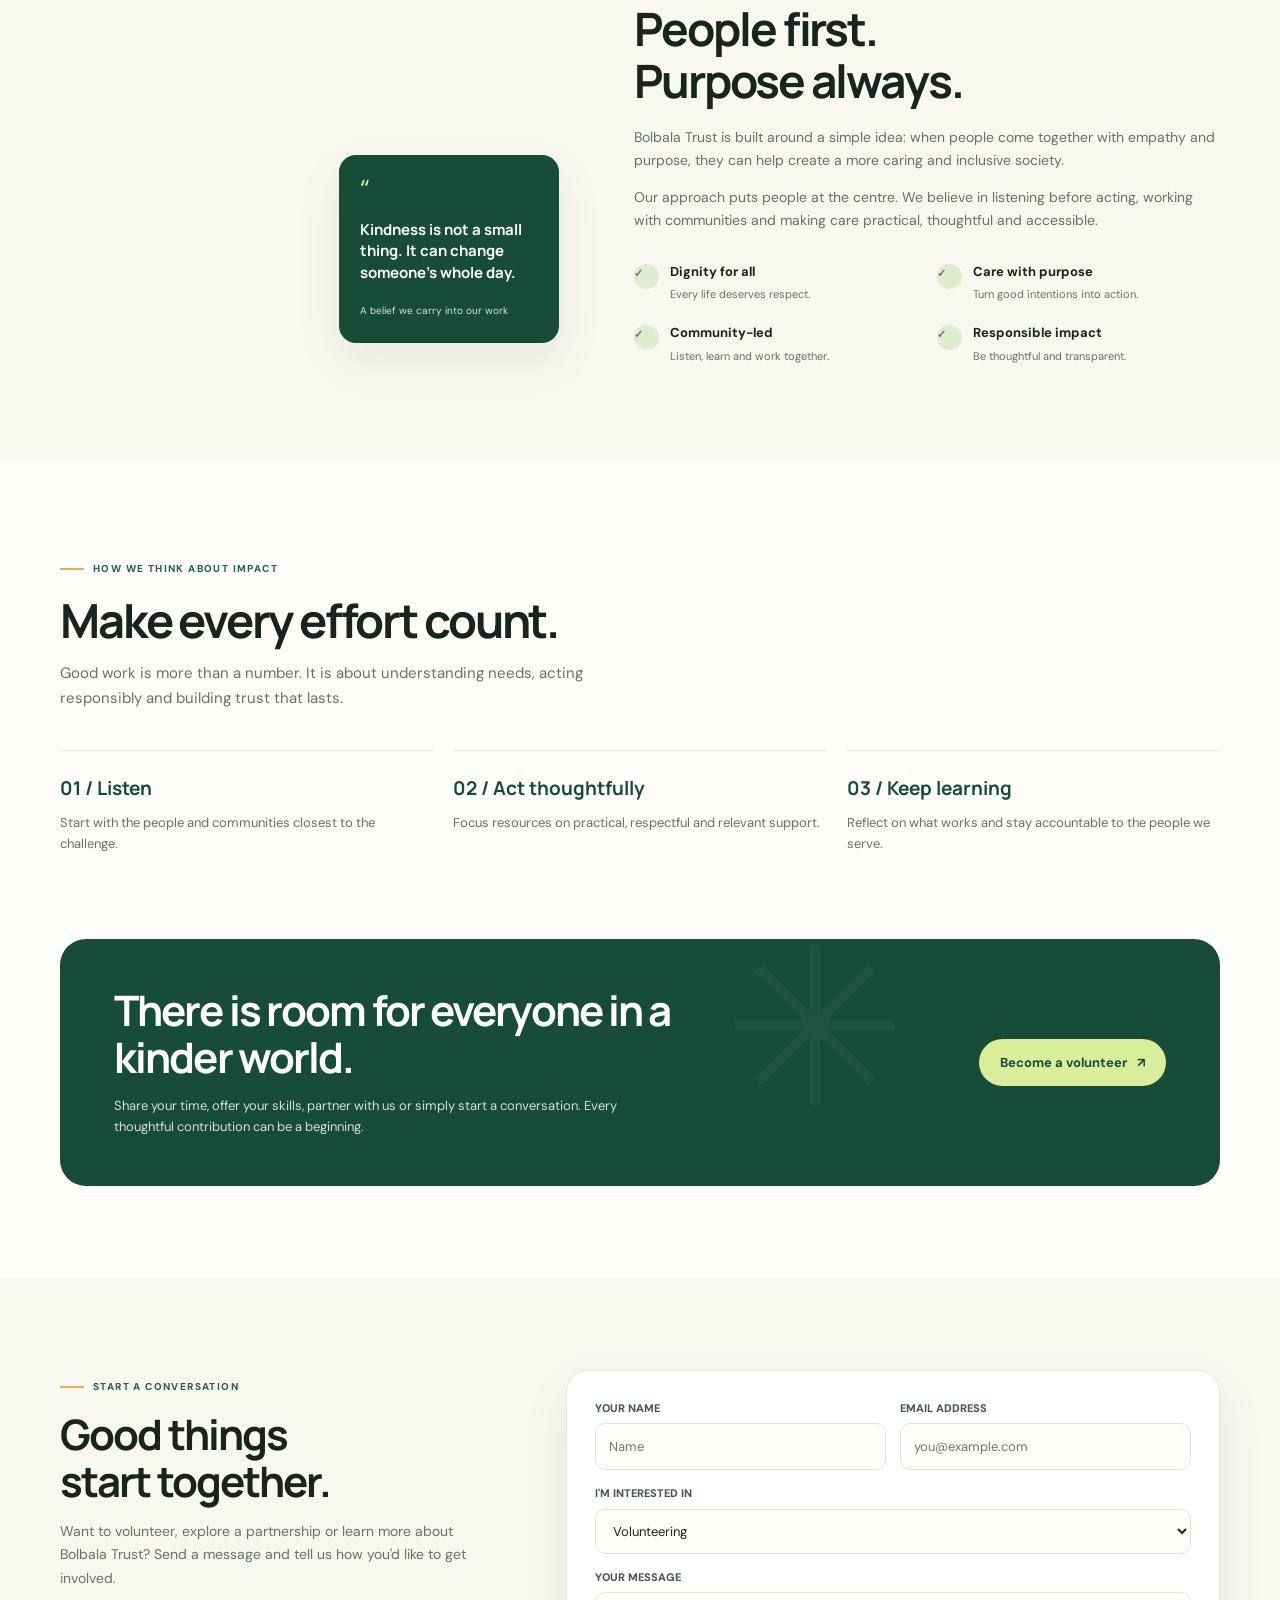
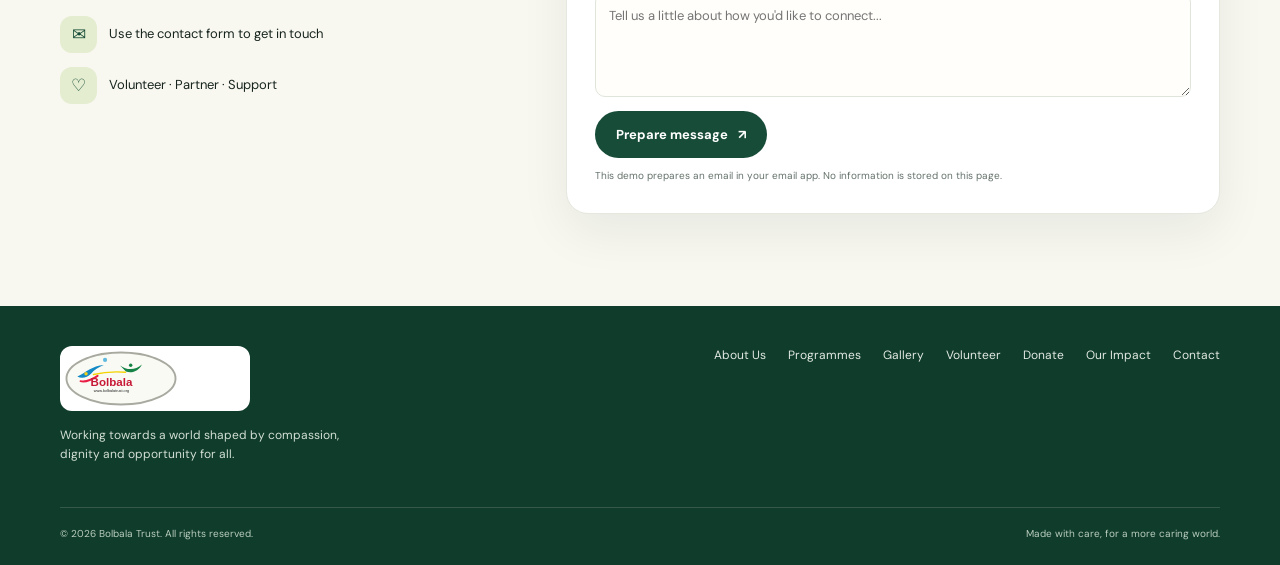
==== commit 4b869d28: "Connect homepage navigation to new trust pages" ====
--- a/index.html
+++ b/index.html
@@ -11,8 +11,8 @@
 <link href="https://fonts.googleapis.com/css2?family=DM+Sans:wght@400;500;600;700&family=Manrope:wght@400;500;600;700;800&display=swap" rel="stylesheet">
 <style>
 :root{--green:#174c38;--green2:#246448;--ink:#17251e;--muted:#65736b;--cream:#f8f7f0;--paper:#fffefa;--lime:#d9ed9a;--orange:#edaa62;--line:#e5e8df;--shadow:0 18px 50px #153d2912}
-*{box-sizing:border-box}html{scroll-behavior:smooth;scroll-padding-top:90px}body{margin:0;background:var(--paper);color:var(--ink);font-family:"DM Sans",sans-serif;line-height:1.65}a{color:inherit;text-decoration:none}button{font:inherit}.wrap{width:min(1160px,calc(100% - 44px));margin:auto}.topline{background:var(--green);color:#f4f5ed;font-size:12px;letter-spacing:.03em}.topline .wrap{display:flex;justify-content:space-between;gap:20px;padding:9px 0}.topline a{opacity:.9}.nav{position:sticky;top:0;z-index:10;background:#fffefaed;backdrop-filter:blur(16px);border-bottom:1px solid #e5e8dfb8}.navinner{height:78px;display:flex;align-items:center;justify-content:space-between;gap:25px}.brand{display:flex;align-items:center;color:var(--green);min-width:0}.brand-logo{display:block;width:190px;height:62px;object-fit:contain;object-position:left center}.footer-logo{width:190px;height:65px;background:#fff;border-radius:12px;padding:4px}.mark{display:none}.links{display:flex;align-items:center;gap:29px;font-size:13px;font-weight:700;color:#425148}.links a:hover{color:var(--green2)}.btn{display:inline-flex;align-items:center;justify-content:center;gap:10px;border:0;border-radius:999px;background:var(--green);color:white;padding:13px 21px;font-weight:700;font-size:13px;transition:transform .2s,background .2s;cursor:pointer}.btn:hover{transform:translateY(-2px);background:#0f3d2a}.btn.light{background:var(--lime);color:var(--green)}.btn.outline{background:transparent;border:1px solid #ffffff70;color:white}.menu{display:none;background:none;border:0;font-size:25px;color:var(--green);cursor:pointer}.hero{padding:68px 0 74px;background:var(--cream);overflow:hidden}.hero-grid{display:grid;grid-template-columns:1.02fr .98fr;gap:55px;align-items:center}.eyebrow{display:inline-flex;align-items:center;gap:9px;color:var(--green2);text-transform:uppercase;letter-spacing:.14em;font-size:10px;font-weight:800}.eyebrow:before{content:"";width:24px;height:2px;background:var(--orange)}h1,h2,h3{font-family:Manrope,sans-serif;line-height:1.12;letter-spacing:-.045em;margin:0}h1{font-size:clamp(43px,5.2vw,68px);font-weight:700;margin:20px 0}.hero h1 em{font-style:normal;color:var(--green2)}.hero-copy{font-size:16px;line-height:1.8;color:var(--muted);max-width:500px}.actions{display:flex;flex-wrap:wrap;gap:12px;margin-top:27px}.trust-note{display:flex;align-items:center;gap:12px;margin-top:31px;color:var(--muted);font-size:12px}.avatars{display:flex}.avatars span{display:grid;place-items:center;width:31px;height:31px;border-radius:50%;background:#dce7cf;border:2px solid var(--cream);margin-left:-7px;font-size:12px}.avatars span:first-child{margin-left:0}.hero-visual{position:relative;min-height:475px}.hero-photo{position:absolute;inset:0 20px 25px 20px;border-radius:190px 190px 28px 28px;overflow:hidden;background:#d6e0d1}.hero-photo img{width:100%;height:100%;object-fit:cover;display:block}.photo-tag{position:absolute;right:0;bottom:0;background:white;border-radius:18px;padding:17px 19px;box-shadow:var(--shadow);max-width:220px}.photo-tag strong{display:block;color:var(--green);font-family:Manrope,sans-serif;font-size:15px}.photo-tag span{font-size:11px;color:var(--muted)}.sun{position:absolute;top:14px;left:0;width:76px;height:76px;border-radius:50%;background:var(--orange);z-index:1;display:grid;place-items:center;font-size:29px;color:var(--green)}.ticker{background:var(--green);color:white}.ticker .wrap{display:flex;justify-content:space-between;align-items:center;gap:20px;padding:20px 0}.ticker p{margin:0;font-size:13px;color:#e2eadf}.ticker strong{font-family:Manrope,sans-serif;font-size:16px;letter-spacing:-.02em}.ticker .spark{color:var(--lime);font-size:20px}.section{padding:92px 0}.section-head{max-width:650px;margin-bottom:39px}.section-head.center{text-align:center;margin-left:auto;margin-right:auto}.section-head.center .eyebrow{justify-content:center}.section-head h2{font-size:clamp(32px,4vw,47px);margin:15px 0}.section-head p{color:var(--muted);font-size:15px;max-width:590px}.section-head.center p{margin-inline:auto}.focus-grid{display:grid;grid-template-columns:repeat(3,1fr);gap:19px}.focus-card{background:var(--cream);border:1px solid #eff0e8;border-radius:20px;padding:27px;min-height:270px;display:flex;flex-direction:column;transition:transform .2s,box-shadow .2s}.focus-card:hover{transform:translateY(-5px);box-shadow:var(--shadow)}.iconbox{width:48px;height:48px;border-radius:15px;background:#e4edcf;color:var(--green);display:grid;place-items:center;font-size:23px;margin-bottom:24px}.focus-card:nth-child(2) .iconbox{background:#f7e6cf}.focus-card:nth-child(3) .iconbox{background:#dcebe4}.focus-card h3{font-size:21px;margin-bottom:12px}.focus-card p{font-size:13px;color:var(--muted);margin:0 0 22px}.textlink{margin-top:auto;color:var(--green2);font-size:12px;font-weight:800}.textlink span{font-size:17px;margin-left:5px}.about{background:var(--cream)}.about-grid{display:grid;grid-template-columns:.92fr 1.08fr;gap:75px;align-items:center}.about-art{position:relative;min-height:410px}.about-art img{position:absolute;width:86%;height:100%;object-fit:cover;border-radius:24px 130px 24px 24px;inset:0 auto 0 0}.quote-card{position:absolute;right:0;bottom:25px;width:220px;background:var(--green);color:white;border-radius:17px;padding:21px;box-shadow:var(--shadow)}.quote-card .quote{font-size:26px;color:var(--lime);line-height:1}.quote-card p{font-family:Manrope,sans-serif;font-size:15px;font-weight:700;line-height:1.45;margin:12px 0}.quote-card small{color:#d6e4d9;font-size:10px}.about-copy h2{font-size:clamp(32px,4vw,46px);margin:15px 0 20px}.about-copy>p{color:var(--muted);font-size:14px}.values{display:grid;grid-template-columns:1fr 1fr;gap:19px;margin-top:28px}.value{display:flex;gap:11px;align-items:flex-start}.check{width:25px;height:25px;flex:none;display:grid;place-items:center;border-radius:50%;background:#e0ebd0;color:var(--green);font-weight:800;font-size:12px}.value strong{display:block;font-size:13px}.value span{display:block;color:var(--muted);font-size:11px;margin-top:3px}.impact{padding-bottom:84px}.impact-grid{display:grid;grid-template-columns:repeat(3,1fr);gap:20px}.impact-item{border-top:1px solid var(--line);padding-top:22px}.impact-item b{font-family:Manrope,sans-serif;font-size:19px;color:var(--green)}.impact-item p{font-size:13px;color:var(--muted);margin:8px 0 0}.cta{padding:0 0 92px}.cta-panel{background:var(--green);color:white;border-radius:26px;padding:48px 54px;display:flex;align-items:center;justify-content:space-between;gap:35px;position:relative;overflow:hidden}.cta-panel:after{content:"✳";position:absolute;font-size:220px;right:27%;top:-90px;color:#ffffff09;pointer-events:none}.cta-panel h2{font-size:clamp(29px,3.5vw,42px);max-width:570px}.cta-panel p{color:#d4e0d6;font-size:13px;margin:14px 0 0;max-width:510px}.cta-panel .btn{flex:none;z-index:1}.contact{background:var(--cream)}.contact-grid{display:grid;grid-template-columns:.8fr 1.2fr;gap:70px}.contact h2{font-size:42px;margin:15px 0}.contact-copy p{font-size:14px;color:var(--muted)}.contact-details{margin-top:26px;display:grid;gap:14px}.detail{display:flex;gap:12px;align-items:center;font-size:13px}.detail .iconbox{width:37px;height:37px;border-radius:12px;margin:0;font-size:17px}.contact-form{background:white;border:1px solid var(--line);border-radius:22px;padding:28px;box-shadow:var(--shadow)}.formrow{display:grid;grid-template-columns:1fr 1fr;gap:14px}.field{display:grid;gap:6px;margin-bottom:14px}.field label{font-size:11px;font-weight:800;color:#47574c}.field input,.field select,.field textarea{width:100%;padding:12px 13px;border:1px solid #dfe5db;border-radius:10px;background:#fffefa;color:var(--ink);font:inherit;font-size:13px;outline:none}.field input:focus,.field textarea:focus,.field select:focus{border-color:var(--green2);box-shadow:0 0 0 3px #24644812}.field textarea{min-height:105px;resize:vertical}.formnote{font-size:10px;color:var(--muted);margin:10px 0 0}.footer{background:#103c2b;color:white;padding:40px 0 22px}.footer-top{display:flex;justify-content:space-between;gap:40px;align-items:flex-start;padding-bottom:30px}.footer .brand{color:white}.footer-copy{max-width:320px;font-size:12px;color:#d2dfd5;margin-top:15px}.footer-links{display:flex;flex-wrap:wrap;gap:22px;font-size:12px;color:#e1e9e2}.footer-bottom{border-top:1px solid #ffffff26;padding-top:18px;display:flex;justify-content:space-between;gap:15px;color:#b9cdbf;font-size:10px}.notice{display:none;background:#f4e9ce;color:#604719;padding:12px 14px;border-radius:10px;font-size:12px;margin-top:14px}.notice.show{display:block}
-@media(max-width:850px){.links{gap:16px}.hero-grid{gap:25px}.hero-visual{min-height:410px}.about-grid{gap:40px}.cta-panel{padding:38px}.contact-grid{gap:35px}}
+*{box-sizing:border-box}html{scroll-behavior:smooth;scroll-padding-top:90px}body{margin:0;background:var(--paper);color:var(--ink);font-family:"DM Sans",sans-serif;line-height:1.65}a{color:inherit;text-decoration:none}button{font:inherit}.wrap{width:min(1160px,calc(100% - 44px));margin:auto}.topline{background:var(--green);color:#f4f5ed;font-size:12px;letter-spacing:.03em}.topline .wrap{display:flex;justify-content:space-between;gap:20px;padding:9px 0}.topline a{opacity:.9}.nav{position:sticky;top:0;z-index:10;background:#fffefaed;backdrop-filter:blur(16px);border-bottom:1px solid #e5e8dfb8}.navinner{height:78px;display:flex;align-items:center;justify-content:space-between;gap:25px}.brand{display:flex;align-items:center;color:var(--green);min-width:0}.brand-logo{display:block;width:190px;height:62px;object-fit:contain;object-position:left center}.footer-logo{width:190px;height:65px;background:#fff;border-radius:12px;padding:4px}.mark{display:none}.links{display:flex;align-items:center;gap:15px;font-size:12px;font-weight:700;color:#425148}.links a:hover{color:var(--green2)}.btn{display:inline-flex;align-items:center;justify-content:center;gap:10px;border:0;border-radius:999px;background:var(--green);color:white;padding:13px 21px;font-weight:700;font-size:13px;transition:transform .2s,background .2s;cursor:pointer}.btn:hover{transform:translateY(-2px);background:#0f3d2a}.btn.light{background:var(--lime);color:var(--green)}.btn.outline{background:transparent;border:1px solid #ffffff70;color:white}.menu{display:none;background:none;border:0;font-size:25px;color:var(--green);cursor:pointer}.hero{padding:68px 0 74px;background:var(--cream);overflow:hidden}.hero-grid{display:grid;grid-template-columns:1.02fr .98fr;gap:55px;align-items:center}.eyebrow{display:inline-flex;align-items:center;gap:9px;color:var(--green2);text-transform:uppercase;letter-spacing:.14em;font-size:10px;font-weight:800}.eyebrow:before{content:"";width:24px;height:2px;background:var(--orange)}h1,h2,h3{font-family:Manrope,sans-serif;line-height:1.12;letter-spacing:-.045em;margin:0}h1{font-size:clamp(43px,5.2vw,68px);font-weight:700;margin:20px 0}.hero h1 em{font-style:normal;color:var(--green2)}.hero-copy{font-size:16px;line-height:1.8;color:var(--muted);max-width:500px}.actions{display:flex;flex-wrap:wrap;gap:12px;margin-top:27px}.trust-note{display:flex;align-items:center;gap:12px;margin-top:31px;color:var(--muted);font-size:12px}.avatars{display:flex}.avatars span{display:grid;place-items:center;width:31px;height:31px;border-radius:50%;background:#dce7cf;border:2px solid var(--cream);margin-left:-7px;font-size:12px}.avatars span:first-child{margin-left:0}.hero-visual{position:relative;min-height:475px}.hero-photo{position:absolute;inset:0 20px 25px 20px;border-radius:190px 190px 28px 28px;overflow:hidden;background:#d6e0d1}.hero-photo img{width:100%;height:100%;object-fit:cover;display:block}.photo-tag{position:absolute;right:0;bottom:0;background:white;border-radius:18px;padding:17px 19px;box-shadow:var(--shadow);max-width:220px}.photo-tag strong{display:block;color:var(--green);font-family:Manrope,sans-serif;font-size:15px}.photo-tag span{font-size:11px;color:var(--muted)}.sun{position:absolute;top:14px;left:0;width:76px;height:76px;border-radius:50%;background:var(--orange);z-index:1;display:grid;place-items:center;font-size:29px;color:var(--green)}.ticker{background:var(--green);color:white}.ticker .wrap{display:flex;justify-content:space-between;align-items:center;gap:20px;padding:20px 0}.ticker p{margin:0;font-size:13px;color:#e2eadf}.ticker strong{font-family:Manrope,sans-serif;font-size:16px;letter-spacing:-.02em}.ticker .spark{color:var(--lime);font-size:20px}.section{padding:92px 0}.section-head{max-width:650px;margin-bottom:39px}.section-head.center{text-align:center;margin-left:auto;margin-right:auto}.section-head.center .eyebrow{justify-content:center}.section-head h2{font-size:clamp(32px,4vw,47px);margin:15px 0}.section-head p{color:var(--muted);font-size:15px;max-width:590px}.section-head.center p{margin-inline:auto}.focus-grid{display:grid;grid-template-columns:repeat(3,1fr);gap:19px}.focus-card{background:var(--cream);border:1px solid #eff0e8;border-radius:20px;padding:27px;min-height:270px;display:flex;flex-direction:column;transition:transform .2s,box-shadow .2s}.focus-card:hover{transform:translateY(-5px);box-shadow:var(--shadow)}.iconbox{width:48px;height:48px;border-radius:15px;background:#e4edcf;color:var(--green);display:grid;place-items:center;font-size:23px;margin-bottom:24px}.focus-card:nth-child(2) .iconbox{background:#f7e6cf}.focus-card:nth-child(3) .iconbox{background:#dcebe4}.focus-card h3{font-size:21px;margin-bottom:12px}.focus-card p{font-size:13px;color:var(--muted);margin:0 0 22px}.textlink{margin-top:auto;color:var(--green2);font-size:12px;font-weight:800}.textlink span{font-size:17px;margin-left:5px}.about{background:var(--cream)}.about-grid{display:grid;grid-template-columns:.92fr 1.08fr;gap:75px;align-items:center}.about-art{position:relative;min-height:410px}.about-art img{position:absolute;width:86%;height:100%;object-fit:cover;border-radius:24px 130px 24px 24px;inset:0 auto 0 0}.quote-card{position:absolute;right:0;bottom:25px;width:220px;background:var(--green);color:white;border-radius:17px;padding:21px;box-shadow:var(--shadow)}.quote-card .quote{font-size:26px;color:var(--lime);line-height:1}.quote-card p{font-family:Manrope,sans-serif;font-size:15px;font-weight:700;line-height:1.45;margin:12px 0}.quote-card small{color:#d6e4d9;font-size:10px}.about-copy h2{font-size:clamp(32px,4vw,46px);margin:15px 0 20px}.about-copy>p{color:var(--muted);font-size:14px}.values{display:grid;grid-template-columns:1fr 1fr;gap:19px;margin-top:28px}.value{display:flex;gap:11px;align-items:flex-start}.check{width:25px;height:25px;flex:none;display:grid;place-items:center;border-radius:50%;background:#e0ebd0;color:var(--green);font-weight:800;font-size:12px}.value strong{display:block;font-size:13px}.value span{display:block;color:var(--muted);font-size:11px;margin-top:3px}.impact{padding-bottom:84px}.impact-grid{display:grid;grid-template-columns:repeat(3,1fr);gap:20px}.impact-item{border-top:1px solid var(--line);padding-top:22px}.impact-item b{font-family:Manrope,sans-serif;font-size:19px;color:var(--green)}.impact-item p{font-size:13px;color:var(--muted);margin:8px 0 0}.cta{padding:0 0 92px}.cta-panel{background:var(--green);color:white;border-radius:26px;padding:48px 54px;display:flex;align-items:center;justify-content:space-between;gap:35px;position:relative;overflow:hidden}.cta-panel:after{content:"✳";position:absolute;font-size:220px;right:27%;top:-90px;color:#ffffff09;pointer-events:none}.cta-panel h2{font-size:clamp(29px,3.5vw,42px);max-width:570px}.cta-panel p{color:#d4e0d6;font-size:13px;margin:14px 0 0;max-width:510px}.cta-panel .btn{flex:none;z-index:1}.contact{background:var(--cream)}.contact-grid{display:grid;grid-template-columns:.8fr 1.2fr;gap:70px}.contact h2{font-size:42px;margin:15px 0}.contact-copy p{font-size:14px;color:var(--muted)}.contact-details{margin-top:26px;display:grid;gap:14px}.detail{display:flex;gap:12px;align-items:center;font-size:13px}.detail .iconbox{width:37px;height:37px;border-radius:12px;margin:0;font-size:17px}.contact-form{background:white;border:1px solid var(--line);border-radius:22px;padding:28px;box-shadow:var(--shadow)}.formrow{display:grid;grid-template-columns:1fr 1fr;gap:14px}.field{display:grid;gap:6px;margin-bottom:14px}.field label{font-size:11px;font-weight:800;color:#47574c}.field input,.field select,.field textarea{width:100%;padding:12px 13px;border:1px solid #dfe5db;border-radius:10px;background:#fffefa;color:var(--ink);font:inherit;font-size:13px;outline:none}.field input:focus,.field textarea:focus,.field select:focus{border-color:var(--green2);box-shadow:0 0 0 3px #24644812}.field textarea{min-height:105px;resize:vertical}.formnote{font-size:10px;color:var(--muted);margin:10px 0 0}.footer{background:#103c2b;color:white;padding:40px 0 22px}.footer-top{display:flex;justify-content:space-between;gap:40px;align-items:flex-start;padding-bottom:30px}.footer .brand{color:white}.footer-copy{max-width:320px;font-size:12px;color:#d2dfd5;margin-top:15px}.footer-links{display:flex;flex-wrap:wrap;gap:22px;font-size:12px;color:#e1e9e2}.footer-bottom{border-top:1px solid #ffffff26;padding-top:18px;display:flex;justify-content:space-between;gap:15px;color:#b9cdbf;font-size:10px}.notice{display:none;background:#f4e9ce;color:#604719;padding:12px 14px;border-radius:10px;font-size:12px;margin-top:14px}.notice.show{display:block}
+@media(max-width:850px){.links{gap:9px;font-size:11px}.hero-grid{gap:25px}.hero-visual{min-height:410px}.about-grid{gap:40px}.cta-panel{padding:38px}.contact-grid{gap:35px}}
 @media(max-width:680px){.wrap{width:min(100% - 32px,520px)}.topline .wrap{justify-content:center}.topline .wrap span:last-child{display:none}.navinner{height:68px}.menu{display:block}.links{display:none;position:absolute;top:68px;left:0;right:0;padding:20px 24px 24px;background:var(--paper);border-bottom:1px solid var(--line);flex-direction:column;align-items:stretch;gap:17px}.links.open{display:flex}.links .btn{align-self:flex-start}.hero{padding:43px 0 52px}.hero-grid{grid-template-columns:1fr;gap:27px}.hero h1{font-size:46px}.hero-copy{font-size:14px}.hero-visual{min-height:340px}.hero-photo{inset:0 14px 18px 14px;border-radius:140px 140px 22px 22px}.sun{width:57px;height:57px;font-size:22px}.photo-tag{padding:13px 14px;max-width:180px}.ticker .wrap{padding:17px 0;align-items:flex-start}.ticker strong{font-size:13px}.ticker p{font-size:11px}.section{padding:65px 0}.section-head{margin-bottom:27px}.focus-grid,.impact-grid{grid-template-columns:1fr}.focus-card{min-height:0;padding:23px}.iconbox{margin-bottom:17px}.about-grid{grid-template-columns:1fr;gap:34px}.about-art{min-height:340px}.about-art img{width:88%}.quote-card{width:185px;padding:16px;bottom:12px}.quote-card p{font-size:13px}.about-copy h2{font-size:36px}.values{gap:15px}.impact-item{padding-top:17px}.cta{padding-bottom:65px}.cta-panel{padding:30px 24px;display:block}.cta-panel h2{font-size:32px}.cta-panel .btn{margin-top:22px}.contact-grid{grid-template-columns:1fr;gap:25px}.contact h2{font-size:36px}.contact-form{padding:20px}.formrow{grid-template-columns:1fr;gap:0}.footer-top{flex-direction:column;gap:25px}.footer-bottom{flex-direction:column;gap:6px}}
 @media(prefers-reduced-motion:reduce){html{scroll-behavior:auto}*,*:before,*:after{transition:none!important}}
 </style>
@@ -22,31 +22,31 @@
 <header class="nav"><div class="wrap navinner">
 <a class="brand" href="#home" aria-label="Bolbala Trust home"><img class="brand-logo" src="logo.svg" alt="Bolbala Trust" /></a>
 <button class="menu" id="menuButton" aria-label="Open navigation" aria-expanded="false">☰</button>
-<nav class="links" id="navLinks" aria-label="Main navigation"><a href="#about">Our story</a><a href="#work">What we do</a><a href="#approach">Our approach</a><a href="#contact">Contact</a><a class="btn" href="#get-involved">Get involved <span>↗</span></a></nav>
+<nav class="links" id="navLinks" aria-label="Main navigation"><a href="about.html">About Us</a><a href="programmes.html">Programmes</a><a href="gallery.html">Gallery</a><a href="impact.html">Impact</a><a href="contact.html">Contact</a><a href="volunteer.html">Volunteer</a><a class="btn" href="donate.html">Donate <span>↗</span></a></nav>
 </div></header>
 <main>
 <section class="hero" id="home"><div class="wrap hero-grid"><div>
 <span class="eyebrow">Care that creates change</span>
 <h1>Small acts.<br><em>Lasting change.</em></h1>
 <p class="hero-copy">A more caring world begins when we show up for one another. Bolbala Trust works to bring compassion, support and opportunity closer to the people and animals who need it.</p>
-<div class="actions"><a class="btn" href="#work">Explore our work <span>↗</span></a><a class="btn" style="background:transparent;color:var(--green);border:1px solid #cad4c8" href="#about">Meet Bolbala Trust</a></div>
+<div class="actions"><a class="btn" href="programmes.html">Explore our work <span>↗</span></a><a class="btn" style="background:transparent;color:var(--green);border:1px solid #cad4c8" href="about.html">Meet Bolbala Trust</a></div>
 <div class="trust-note"><div class="avatars"><span>♡</span><span>✳</span><span>♥</span></div><span>Rooted in care. Focused on dignity.</span></div>
 </div><div class="hero-visual"><div class="sun">✳</div><div class="hero-photo"><img src="https://images.unsplash.com/photo-1488521787991-ed7bbaae773c?auto=format&fit=crop&w=1000&q=85" alt="Community members sharing a moment together" fetchpriority="high"></div><div class="photo-tag"><strong>Every person matters.</strong><span>Every act of kindness counts.</span></div></div></div></section>
 <div class="ticker"><div class="wrap"><strong>Better futures begin together.</strong><span class="spark">✳</span><p>Community · Compassion · Opportunity</p></div></div>
 <section class="section" id="work"><div class="wrap"><div class="section-head center"><span class="eyebrow">Where care becomes action</span><h2>Support that meets real needs.</h2><p>We believe meaningful change starts with listening, understanding local needs and taking thoughtful action that respects every life.</p></div>
 <div class="focus-grid">
-<article class="focus-card"><div class="iconbox">♡</div><h3>Community care</h3><p>Helping connect people with practical support and everyday essentials, while treating every individual with dignity and respect.</p><a class="textlink" href="#get-involved">How to help <span>↗</span></a></article>
-<article class="focus-card"><div class="iconbox">✳</div><h3>Learning & wellbeing</h3><p>Encouraging access to learning, wellbeing and opportunities that help individuals and families build a more secure future.</p><a class="textlink" href="#get-involved">Help create opportunity <span>↗</span></a></article>
-<article class="focus-card"><div class="iconbox">♧</div><h3>Animal welfare</h3><p>Promoting kindness towards animals and supporting compassionate action for those who cannot speak for themselves.</p><a class="textlink" href="#get-involved">Stand up for animals <span>↗</span></a></article>
+<article class="focus-card"><div class="iconbox">♡</div><h3>Community care</h3><p>Helping connect people with practical support and everyday essentials, while treating every individual with dignity and respect.</p><a class="textlink" href="programmes.html">Explore programmes <span>↗</span></a></article>
+<article class="focus-card"><div class="iconbox">✳</div><h3>Learning & wellbeing</h3><p>Encouraging access to learning, wellbeing and opportunities that help individuals and families build a more secure future.</p><a class="textlink" href="programmes.html">Explore programmes <span>↗</span></a></article>
+<article class="focus-card"><div class="iconbox">♧</div><h3>Animal welfare</h3><p>Promoting kindness towards animals and supporting compassionate action for those who cannot speak for themselves.</p><a class="textlink" href="programmes.html">Explore programmes <span>↗</span></a></article>
 </div></div></section>
 <section class="section about" id="about"><div class="wrap about-grid"><div class="about-art"><img src="https://images.unsplash.com/photo-1469571486292-0ba58a3f068b?auto=format&fit=crop&w=900&q=85" alt="Volunteers working together to support their community" loading="lazy"><div class="quote-card"><span class="quote">“</span><p>Kindness is not a small thing. It can change someone's whole day.</p><small>A belief we carry into our work</small></div></div><div class="about-copy"><span class="eyebrow">A little about us</span><h2>People first.<br>Purpose always.</h2><p>Bolbala Trust is built around a simple idea: when people come together with empathy and purpose, they can help create a more caring and inclusive society.</p><p>Our approach puts people at the centre. We believe in listening before acting, working with communities and making care practical, thoughtful and accessible.</p><div class="values"><div class="value"><span class="check">✓</span><div><strong>Dignity for all</strong><span>Every life deserves respect.</span></div></div><div class="value"><span class="check">✓</span><div><strong>Care with purpose</strong><span>Turn good intentions into action.</span></div></div><div class="value"><span class="check">✓</span><div><strong>Community-led</strong><span>Listen, learn and work together.</span></div></div><div class="value"><span class="check">✓</span><div><strong>Responsible impact</strong><span>Be thoughtful and transparent.</span></div></div></div></div></div></section>
 <section class="section impact" id="approach"><div class="wrap"><div class="section-head"><span class="eyebrow">How we think about impact</span><h2>Make every effort count.</h2><p>Good work is more than a number. It is about understanding needs, acting responsibly and building trust that lasts.</p></div><div class="impact-grid"><div class="impact-item"><b>01 / Listen</b><p>Start with the people and communities closest to the challenge.</p></div><div class="impact-item"><b>02 / Act thoughtfully</b><p>Focus resources on practical, respectful and relevant support.</p></div><div class="impact-item"><b>03 / Keep learning</b><p>Reflect on what works and stay accountable to the people we serve.</p></div></div></div></section>
-<section class="cta" id="get-involved"><div class="wrap"><div class="cta-panel"><div><h2>There is room for everyone in a kinder world.</h2><p>Share your time, offer your skills, partner with us or simply start a conversation. Every thoughtful contribution can be a beginning.</p></div><a class="btn light" href="#contact">Let's connect <span>↗</span></a></div></div></section>
+<section class="cta" id="get-involved"><div class="wrap"><div class="cta-panel"><div><h2>There is room for everyone in a kinder world.</h2><p>Share your time, offer your skills, partner with us or simply start a conversation. Every thoughtful contribution can be a beginning.</p></div><a class="btn light" href="volunteer.html">Become a volunteer <span>↗</span></a></div></div></section>
 <section class="section contact" id="contact"><div class="wrap contact-grid"><div class="contact-copy"><span class="eyebrow">Start a conversation</span><h2>Good things<br>start together.</h2><p>Want to volunteer, explore a partnership or learn more about Bolbala Trust? Send a message and tell us how you'd like to get involved.</p><div class="contact-details"><div class="detail"><span class="iconbox">✉</span><span>Use the contact form to get in touch</span></div><div class="detail"><span class="iconbox">♡</span><span>Volunteer · Partner · Support</span></div></div></div>
 <form class="contact-form" id="contactForm"><div class="formrow"><div class="field"><label for="name">YOUR NAME</label><input id="name" name="name" placeholder="Name" required></div><div class="field"><label for="email">EMAIL ADDRESS</label><input id="email" name="email" type="email" placeholder="you@example.com" required></div></div><div class="field"><label for="reason">I'M INTERESTED IN</label><select id="reason" name="reason"><option>Volunteering</option><option>Partnership</option><option>Supporting a cause</option><option>Learning more</option><option>Other</option></select></div><div class="field"><label for="message">YOUR MESSAGE</label><textarea id="message" name="message" placeholder="Tell us a little about how you'd like to connect..." required></textarea></div><button class="btn" type="submit">Prepare message <span>↗</span></button><p class="formnote">This demo prepares an email in your email app. No information is stored on this page.</p><div class="notice" id="formNotice" role="status"></div></form>
 </div></section>
 </main>
-<footer class="footer"><div class="wrap"><div class="footer-top"><div><a class="brand" href="#home"><img class="brand-logo footer-logo" src="logo.svg" alt="Bolbala Trust" /></a><p class="footer-copy">Working towards a world shaped by compassion, dignity and opportunity for all.</p></div><nav class="footer-links" aria-label="Footer navigation"><a href="#about">Our story</a><a href="#work">Our work</a><a href="#approach">Our approach</a><a href="#contact">Contact</a></nav></div><div class="footer-bottom"><span>© <span id="year"></span> Bolbala Trust. All rights reserved.</span><span>Made with care, for a more caring world.</span></div></div></footer>
+<footer class="footer"><div class="wrap"><div class="footer-top"><div><a class="brand" href="#home"><img class="brand-logo footer-logo" src="logo.svg" alt="Bolbala Trust" /></a><p class="footer-copy">Working towards a world shaped by compassion, dignity and opportunity for all.</p></div><nav class="footer-links" aria-label="Footer navigation"><a href="about.html">About Us</a><a href="programmes.html">Programmes</a><a href="gallery.html">Gallery</a><a href="volunteer.html">Volunteer</a><a href="donate.html">Donate</a><a href="impact.html">Our Impact</a><a href="contact.html">Contact</a></nav></div><div class="footer-bottom"><span>© <span id="year"></span> Bolbala Trust. All rights reserved.</span><span>Made with care, for a more caring world.</span></div></div></footer>
 <script>
 const menuButton=document.getElementById('menuButton');
 const navLinks=document.getElementById('navLinks');
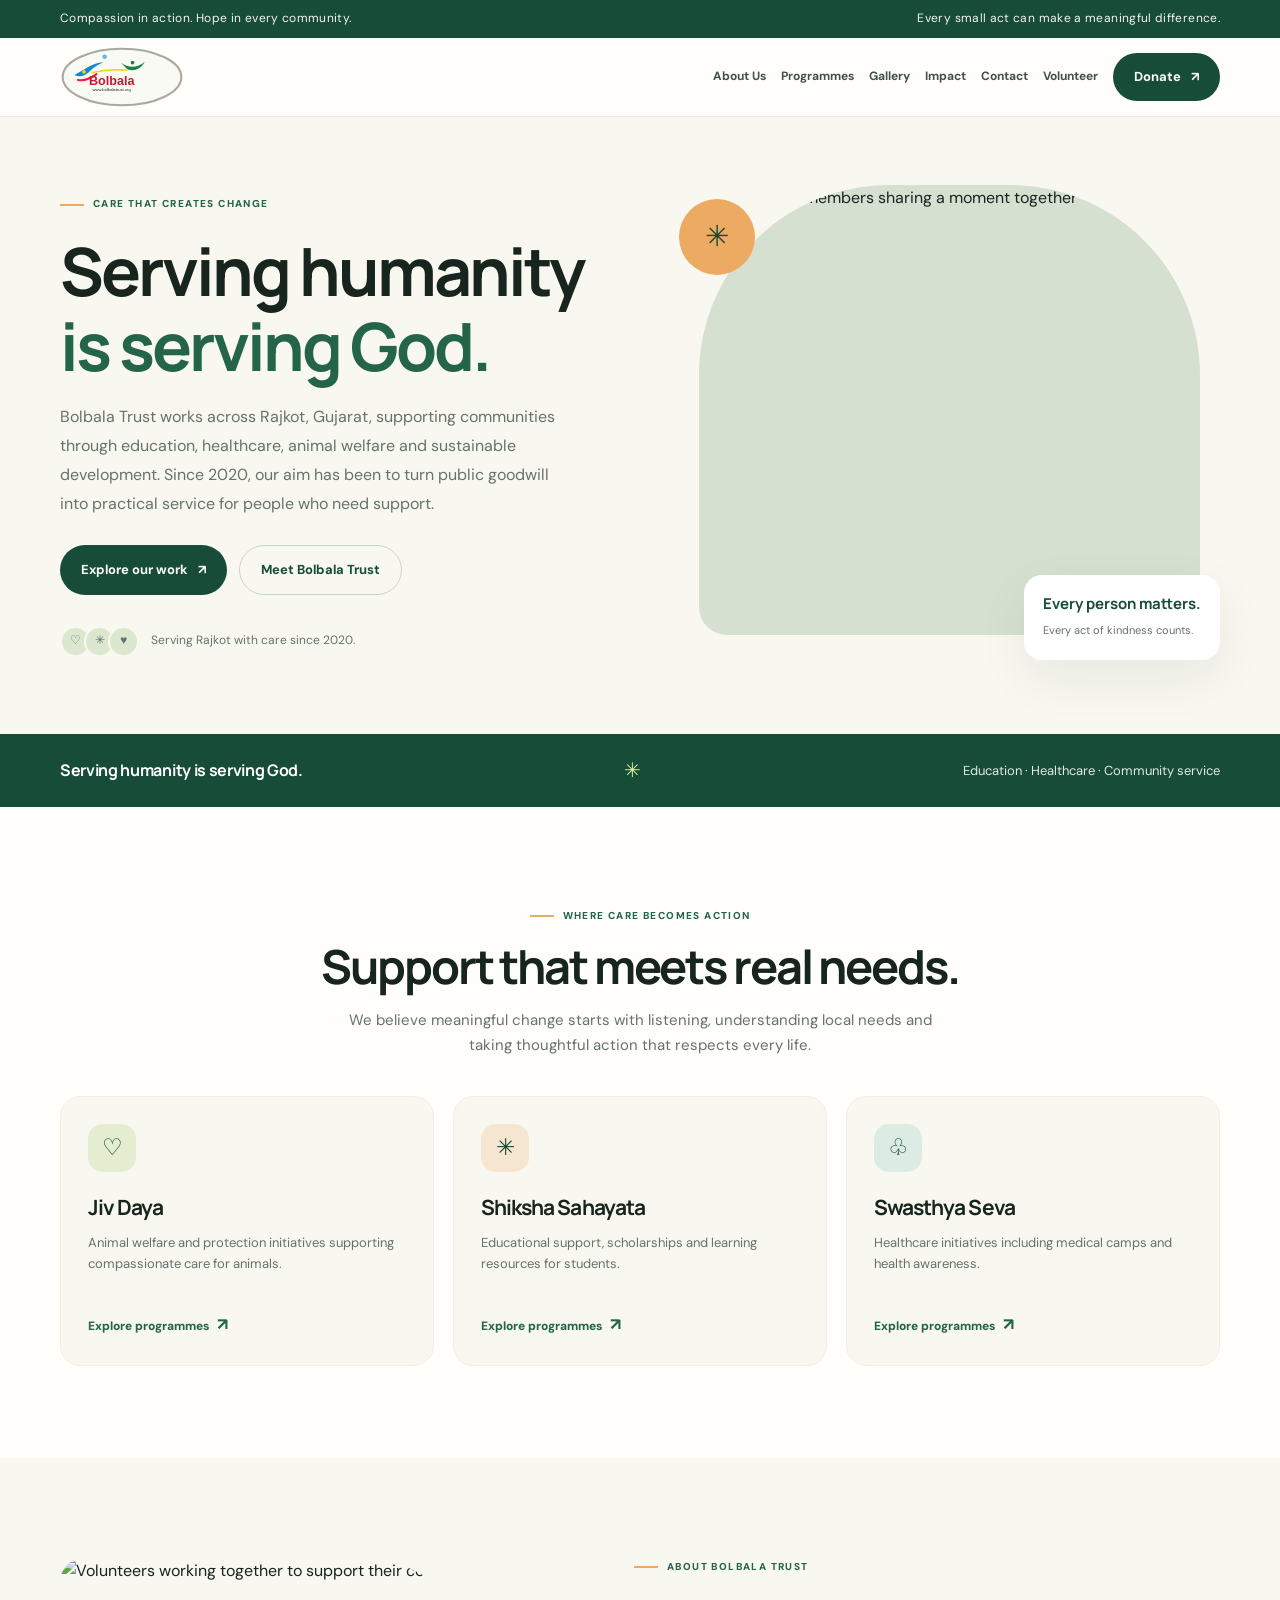
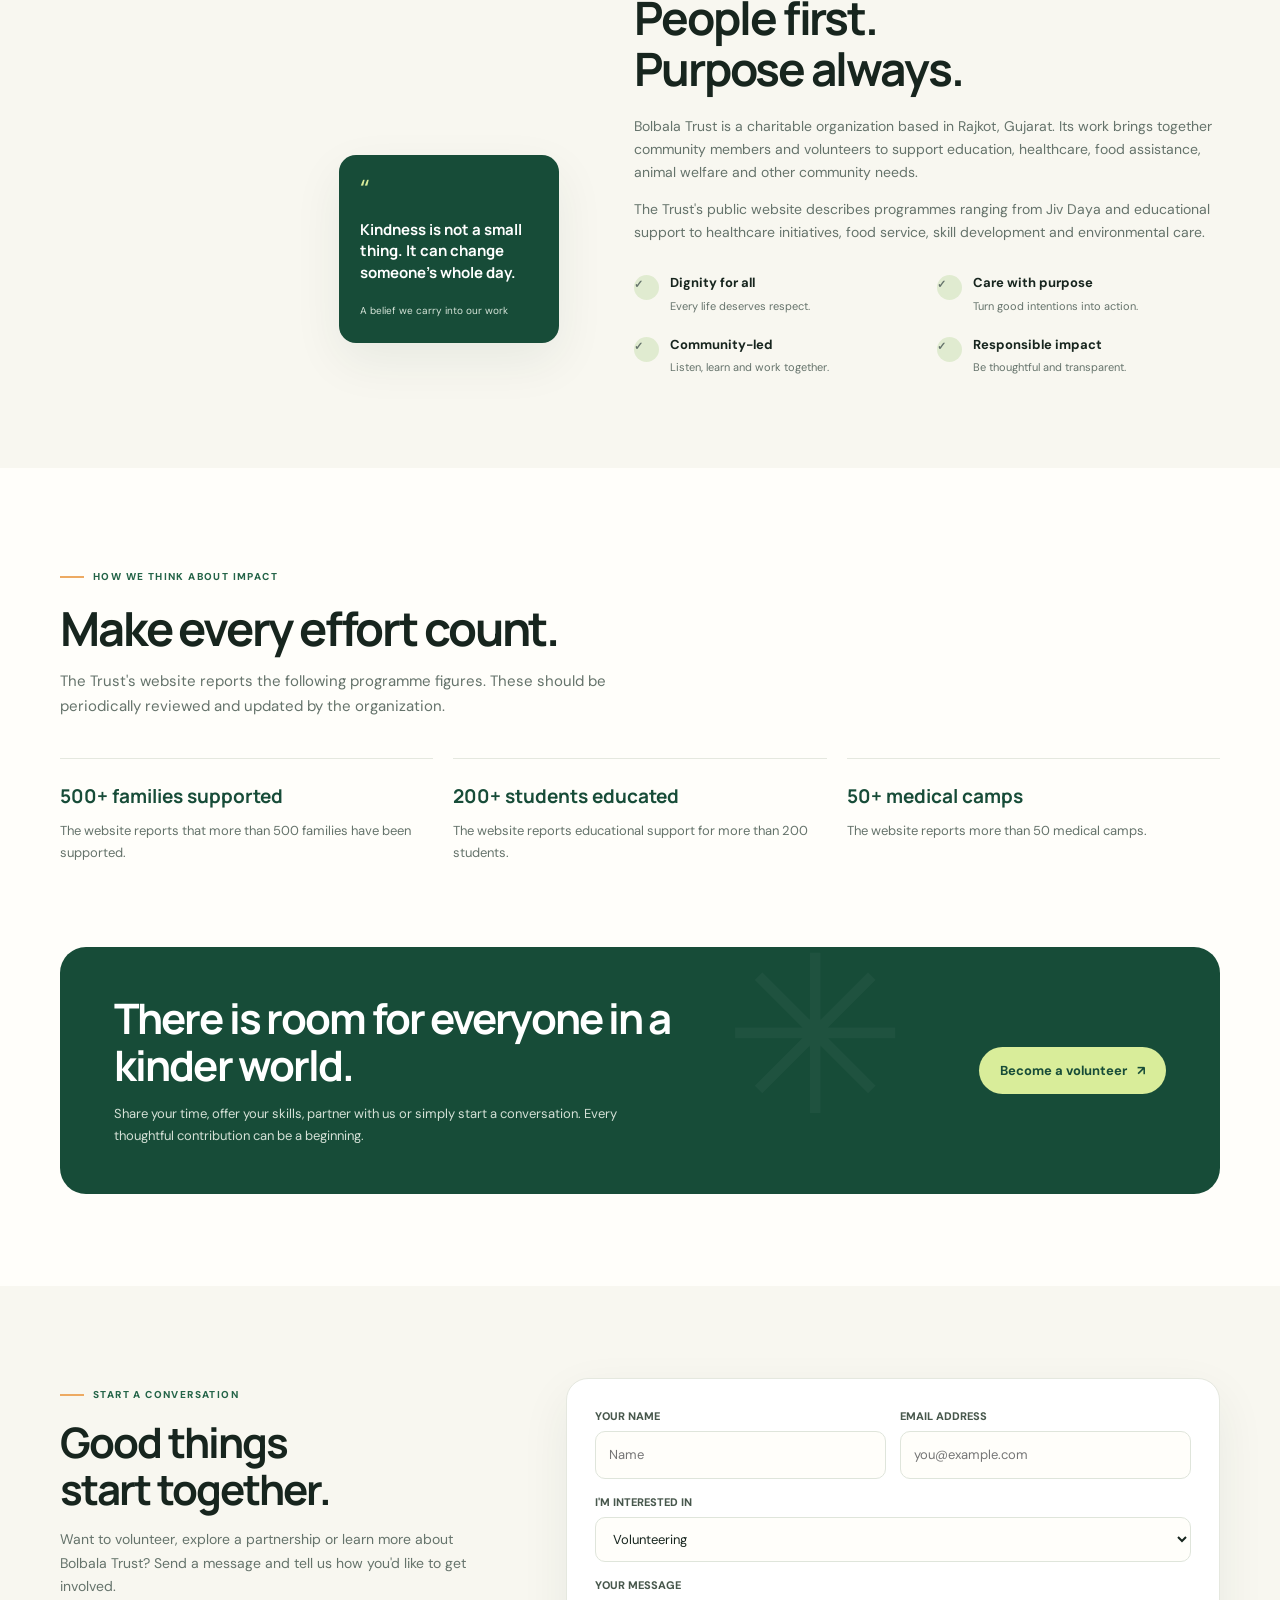
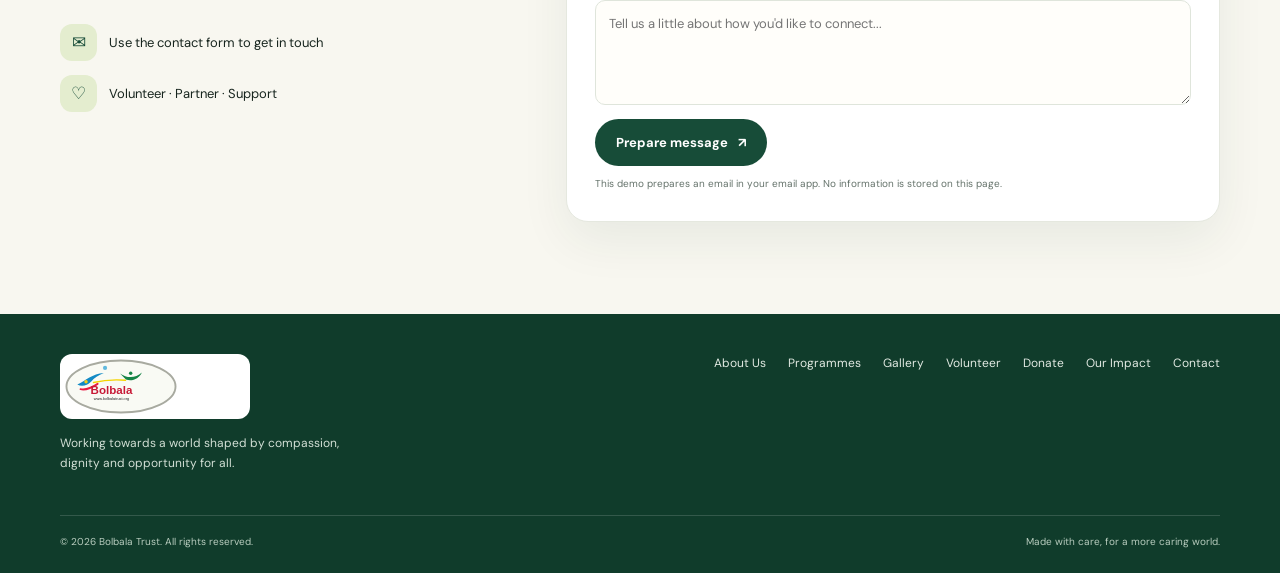
==== commit 85cb02df: "Update index.html with official Bolbala Trust information" ====
--- a/index.html
+++ b/index.html
@@ -27,20 +27,20 @@
 <main>
 <section class="hero" id="home"><div class="wrap hero-grid"><div>
 <span class="eyebrow">Care that creates change</span>
-<h1>Small acts.<br><em>Lasting change.</em></h1>
-<p class="hero-copy">A more caring world begins when we show up for one another. Bolbala Trust works to bring compassion, support and opportunity closer to the people and animals who need it.</p>
+<h1>Serving humanity<br><em>is serving God.</em></h1>
+<p class="hero-copy">Bolbala Trust works across Rajkot, Gujarat, supporting communities through education, healthcare, animal welfare and sustainable development. Since 2020, our aim has been to turn public goodwill into practical service for people who need support.</p>
 <div class="actions"><a class="btn" href="programmes.html">Explore our work <span>↗</span></a><a class="btn" style="background:transparent;color:var(--green);border:1px solid #cad4c8" href="about.html">Meet Bolbala Trust</a></div>
-<div class="trust-note"><div class="avatars"><span>♡</span><span>✳</span><span>♥</span></div><span>Rooted in care. Focused on dignity.</span></div>
+<div class="trust-note"><div class="avatars"><span>♡</span><span>✳</span><span>♥</span></div><span>Serving Rajkot with care since 2020.</span></div>
 </div><div class="hero-visual"><div class="sun">✳</div><div class="hero-photo"><img src="https://images.unsplash.com/photo-1488521787991-ed7bbaae773c?auto=format&fit=crop&w=1000&q=85" alt="Community members sharing a moment together" fetchpriority="high"></div><div class="photo-tag"><strong>Every person matters.</strong><span>Every act of kindness counts.</span></div></div></div></section>
-<div class="ticker"><div class="wrap"><strong>Better futures begin together.</strong><span class="spark">✳</span><p>Community · Compassion · Opportunity</p></div></div>
+<div class="ticker"><div class="wrap"><strong>Serving humanity is serving God.</strong><span class="spark">✳</span><p>Education · Healthcare · Community service</p></div></div>
 <section class="section" id="work"><div class="wrap"><div class="section-head center"><span class="eyebrow">Where care becomes action</span><h2>Support that meets real needs.</h2><p>We believe meaningful change starts with listening, understanding local needs and taking thoughtful action that respects every life.</p></div>
 <div class="focus-grid">
-<article class="focus-card"><div class="iconbox">♡</div><h3>Community care</h3><p>Helping connect people with practical support and everyday essentials, while treating every individual with dignity and respect.</p><a class="textlink" href="programmes.html">Explore programmes <span>↗</span></a></article>
-<article class="focus-card"><div class="iconbox">✳</div><h3>Learning & wellbeing</h3><p>Encouraging access to learning, wellbeing and opportunities that help individuals and families build a more secure future.</p><a class="textlink" href="programmes.html">Explore programmes <span>↗</span></a></article>
-<article class="focus-card"><div class="iconbox">♧</div><h3>Animal welfare</h3><p>Promoting kindness towards animals and supporting compassionate action for those who cannot speak for themselves.</p><a class="textlink" href="programmes.html">Explore programmes <span>↗</span></a></article>
+<article class="focus-card"><div class="iconbox">♡</div><h3>Jiv Daya</h3><p>Animal welfare and protection initiatives supporting compassionate care for animals.</p><a class="textlink" href="programmes.html">Explore programmes <span>↗</span></a></article>
+<article class="focus-card"><div class="iconbox">✳</div><h3>Shiksha Sahayata</h3><p>Educational support, scholarships and learning resources for students.</p><a class="textlink" href="programmes.html">Explore programmes <span>↗</span></a></article>
+<article class="focus-card"><div class="iconbox">♧</div><h3>Swasthya Seva</h3><p>Healthcare initiatives including medical camps and health awareness.</p><a class="textlink" href="programmes.html">Explore programmes <span>↗</span></a></article>
 </div></div></section>
-<section class="section about" id="about"><div class="wrap about-grid"><div class="about-art"><img src="https://images.unsplash.com/photo-1469571486292-0ba58a3f068b?auto=format&fit=crop&w=900&q=85" alt="Volunteers working together to support their community" loading="lazy"><div class="quote-card"><span class="quote">“</span><p>Kindness is not a small thing. It can change someone's whole day.</p><small>A belief we carry into our work</small></div></div><div class="about-copy"><span class="eyebrow">A little about us</span><h2>People first.<br>Purpose always.</h2><p>Bolbala Trust is built around a simple idea: when people come together with empathy and purpose, they can help create a more caring and inclusive society.</p><p>Our approach puts people at the centre. We believe in listening before acting, working with communities and making care practical, thoughtful and accessible.</p><div class="values"><div class="value"><span class="check">✓</span><div><strong>Dignity for all</strong><span>Every life deserves respect.</span></div></div><div class="value"><span class="check">✓</span><div><strong>Care with purpose</strong><span>Turn good intentions into action.</span></div></div><div class="value"><span class="check">✓</span><div><strong>Community-led</strong><span>Listen, learn and work together.</span></div></div><div class="value"><span class="check">✓</span><div><strong>Responsible impact</strong><span>Be thoughtful and transparent.</span></div></div></div></div></div></section>
-<section class="section impact" id="approach"><div class="wrap"><div class="section-head"><span class="eyebrow">How we think about impact</span><h2>Make every effort count.</h2><p>Good work is more than a number. It is about understanding needs, acting responsibly and building trust that lasts.</p></div><div class="impact-grid"><div class="impact-item"><b>01 / Listen</b><p>Start with the people and communities closest to the challenge.</p></div><div class="impact-item"><b>02 / Act thoughtfully</b><p>Focus resources on practical, respectful and relevant support.</p></div><div class="impact-item"><b>03 / Keep learning</b><p>Reflect on what works and stay accountable to the people we serve.</p></div></div></div></section>
+<section class="section about" id="about"><div class="wrap about-grid"><div class="about-art"><img src="https://images.unsplash.com/photo-1469571486292-0ba58a3f068b?auto=format&fit=crop&w=900&q=85" alt="Volunteers working together to support their community" loading="lazy"><div class="quote-card"><span class="quote">“</span><p>Kindness is not a small thing. It can change someone's whole day.</p><small>A belief we carry into our work</small></div></div><div class="about-copy"><span class="eyebrow">About Bolbala Trust</span><h2>People first.<br>Purpose always.</h2><p>Bolbala Trust is a charitable organization based in Rajkot, Gujarat. Its work brings together community members and volunteers to support education, healthcare, food assistance, animal welfare and other community needs.</p><p>The Trust's public website describes programmes ranging from Jiv Daya and educational support to healthcare initiatives, food service, skill development and environmental care.</p><div class="values"><div class="value"><span class="check">✓</span><div><strong>Dignity for all</strong><span>Every life deserves respect.</span></div></div><div class="value"><span class="check">✓</span><div><strong>Care with purpose</strong><span>Turn good intentions into action.</span></div></div><div class="value"><span class="check">✓</span><div><strong>Community-led</strong><span>Listen, learn and work together.</span></div></div><div class="value"><span class="check">✓</span><div><strong>Responsible impact</strong><span>Be thoughtful and transparent.</span></div></div></div></div></div></section>
+<section class="section impact" id="approach"><div class="wrap"><div class="section-head"><span class="eyebrow">How we think about impact</span><h2>Make every effort count.</h2><p>The Trust's website reports the following programme figures. These should be periodically reviewed and updated by the organization.</p></div><div class="impact-grid"><div class="impact-item"><b>500+ families supported</b><p>The website reports that more than 500 families have been supported.</p></div><div class="impact-item"><b>200+ students educated</b><p>The website reports educational support for more than 200 students.</p></div><div class="impact-item"><b>50+ medical camps</b><p>The website reports more than 50 medical camps.</p></div></div></div></section>
 <section class="cta" id="get-involved"><div class="wrap"><div class="cta-panel"><div><h2>There is room for everyone in a kinder world.</h2><p>Share your time, offer your skills, partner with us or simply start a conversation. Every thoughtful contribution can be a beginning.</p></div><a class="btn light" href="volunteer.html">Become a volunteer <span>↗</span></a></div></div></section>
 <section class="section contact" id="contact"><div class="wrap contact-grid"><div class="contact-copy"><span class="eyebrow">Start a conversation</span><h2>Good things<br>start together.</h2><p>Want to volunteer, explore a partnership or learn more about Bolbala Trust? Send a message and tell us how you'd like to get involved.</p><div class="contact-details"><div class="detail"><span class="iconbox">✉</span><span>Use the contact form to get in touch</span></div><div class="detail"><span class="iconbox">♡</span><span>Volunteer · Partner · Support</span></div></div></div>
 <form class="contact-form" id="contactForm"><div class="formrow"><div class="field"><label for="name">YOUR NAME</label><input id="name" name="name" placeholder="Name" required></div><div class="field"><label for="email">EMAIL ADDRESS</label><input id="email" name="email" type="email" placeholder="you@example.com" required></div></div><div class="field"><label for="reason">I'M INTERESTED IN</label><select id="reason" name="reason"><option>Volunteering</option><option>Partnership</option><option>Supporting a cause</option><option>Learning more</option><option>Other</option></select></div><div class="field"><label for="message">YOUR MESSAGE</label><textarea id="message" name="message" placeholder="Tell us a little about how you'd like to connect..." required></textarea></div><button class="btn" type="submit">Prepare message <span>↗</span></button><p class="formnote">This demo prepares an email in your email app. No information is stored on this page.</p><div class="notice" id="formNotice" role="status"></div></form>
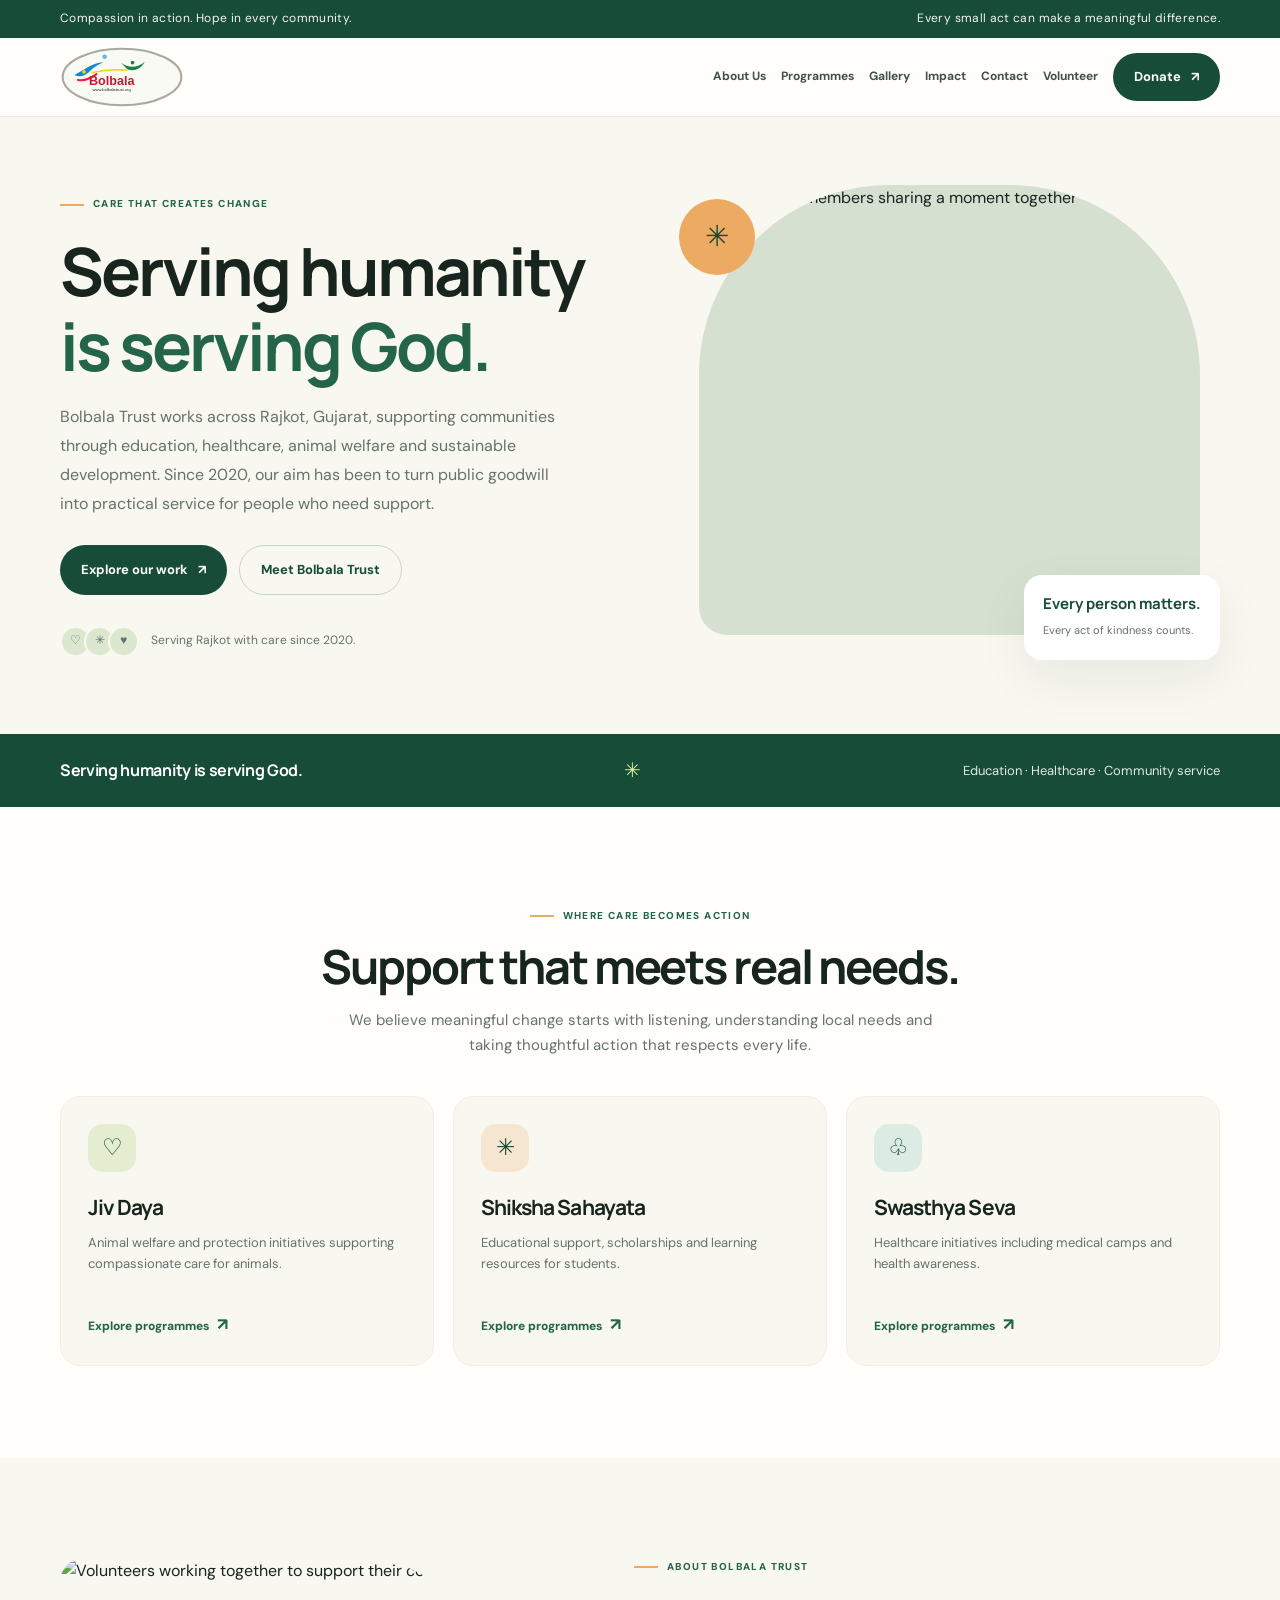
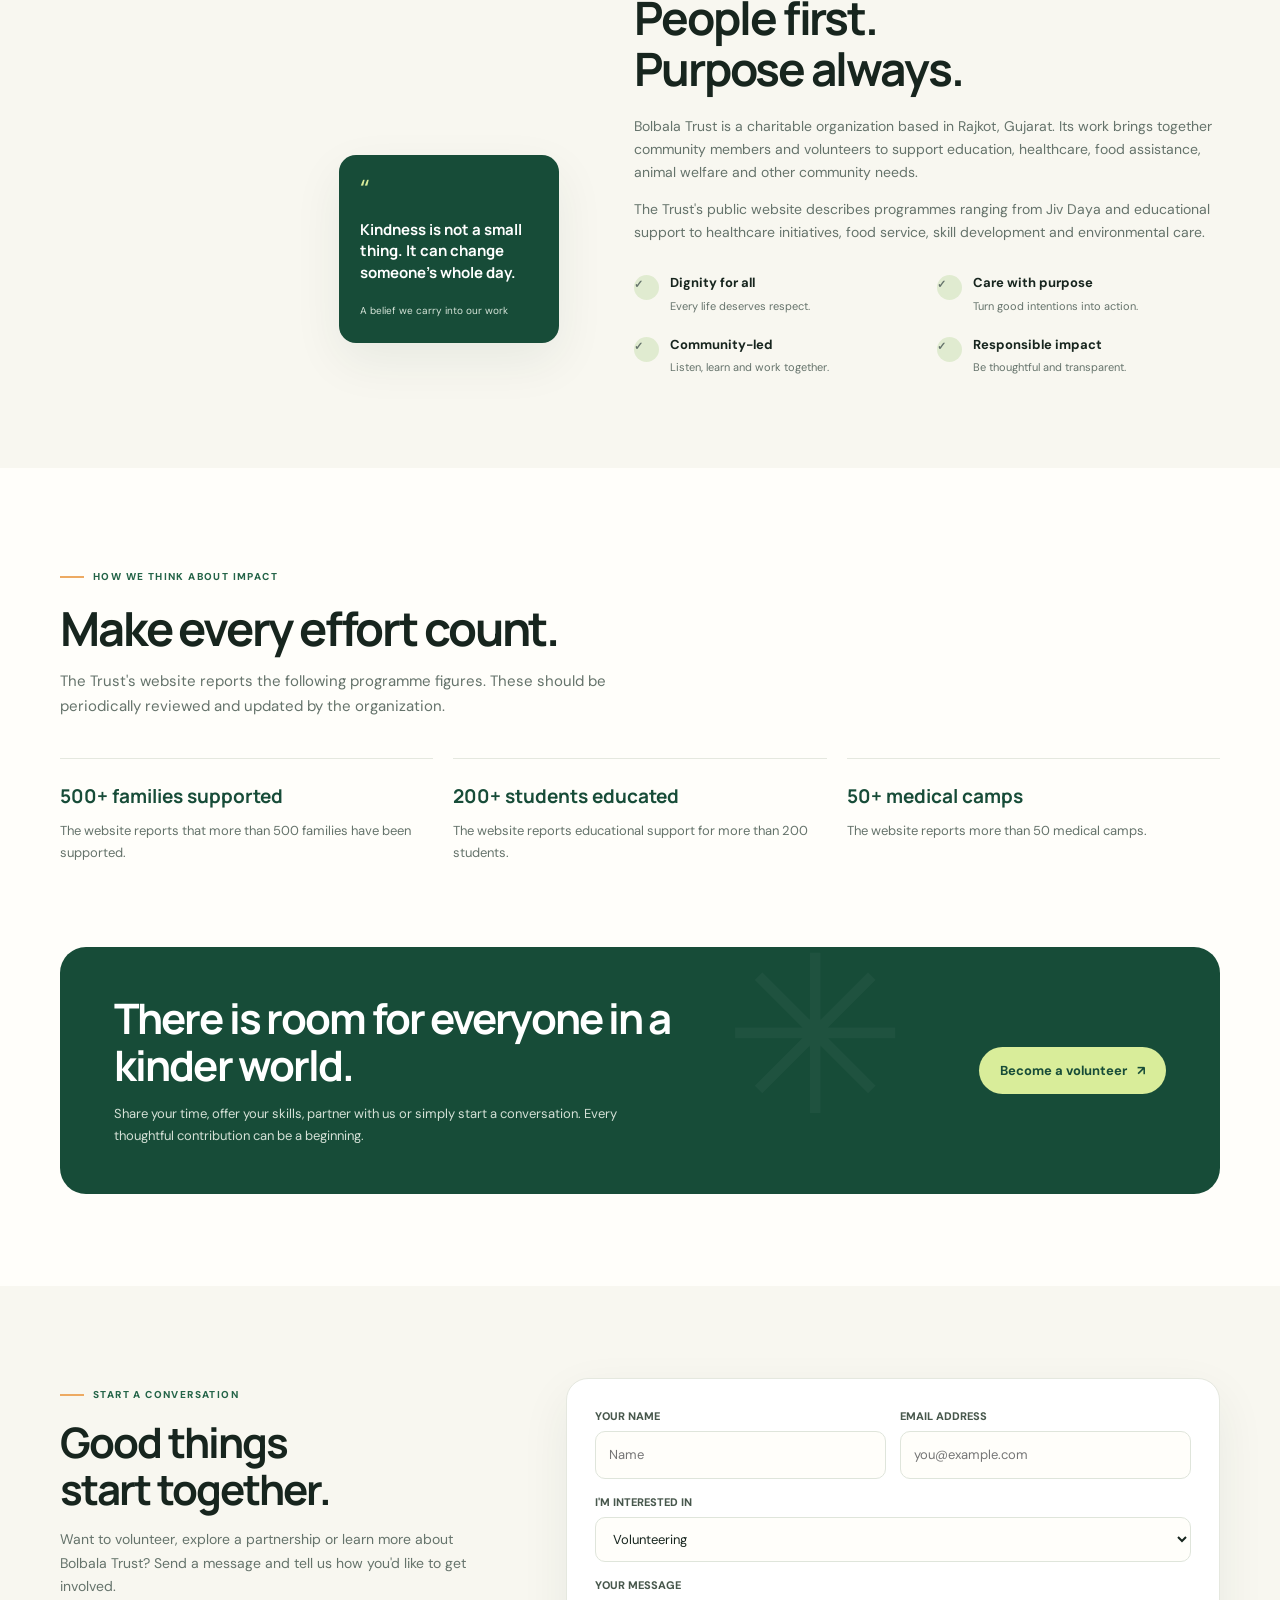
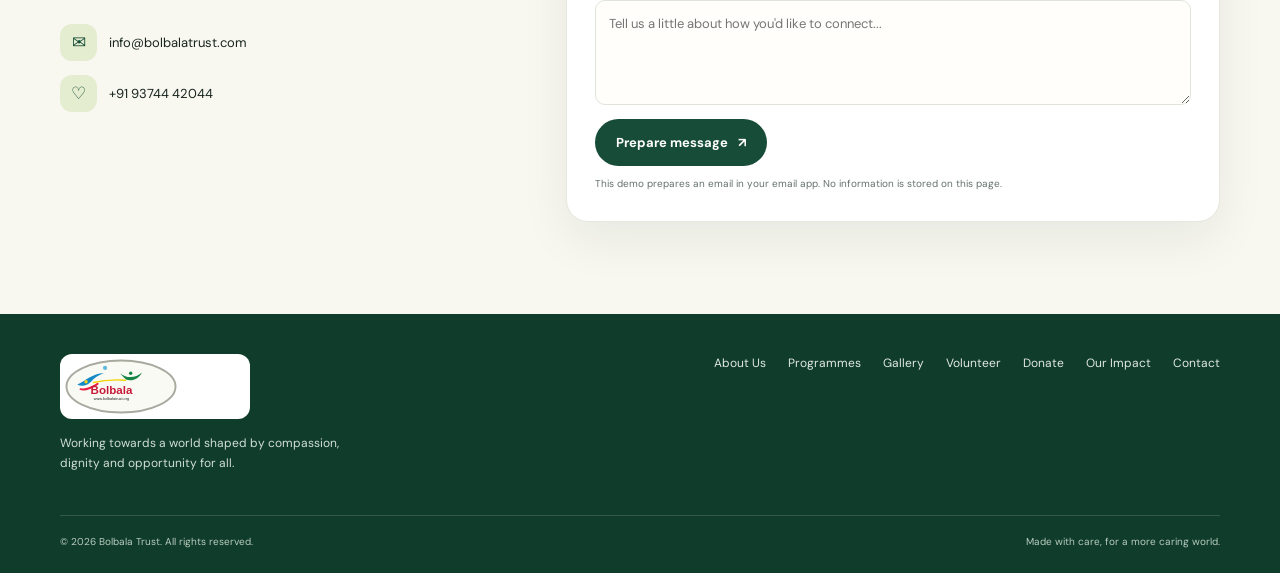
==== commit de2c37ee: "Add official contact information and email destination to homepage" ====
--- a/index.html
+++ b/index.html
@@ -42,7 +42,7 @@
 <section class="section about" id="about"><div class="wrap about-grid"><div class="about-art"><img src="https://images.unsplash.com/photo-1469571486292-0ba58a3f068b?auto=format&fit=crop&w=900&q=85" alt="Volunteers working together to support their community" loading="lazy"><div class="quote-card"><span class="quote">“</span><p>Kindness is not a small thing. It can change someone's whole day.</p><small>A belief we carry into our work</small></div></div><div class="about-copy"><span class="eyebrow">About Bolbala Trust</span><h2>People first.<br>Purpose always.</h2><p>Bolbala Trust is a charitable organization based in Rajkot, Gujarat. Its work brings together community members and volunteers to support education, healthcare, food assistance, animal welfare and other community needs.</p><p>The Trust's public website describes programmes ranging from Jiv Daya and educational support to healthcare initiatives, food service, skill development and environmental care.</p><div class="values"><div class="value"><span class="check">✓</span><div><strong>Dignity for all</strong><span>Every life deserves respect.</span></div></div><div class="value"><span class="check">✓</span><div><strong>Care with purpose</strong><span>Turn good intentions into action.</span></div></div><div class="value"><span class="check">✓</span><div><strong>Community-led</strong><span>Listen, learn and work together.</span></div></div><div class="value"><span class="check">✓</span><div><strong>Responsible impact</strong><span>Be thoughtful and transparent.</span></div></div></div></div></div></section>
 <section class="section impact" id="approach"><div class="wrap"><div class="section-head"><span class="eyebrow">How we think about impact</span><h2>Make every effort count.</h2><p>The Trust's website reports the following programme figures. These should be periodically reviewed and updated by the organization.</p></div><div class="impact-grid"><div class="impact-item"><b>500+ families supported</b><p>The website reports that more than 500 families have been supported.</p></div><div class="impact-item"><b>200+ students educated</b><p>The website reports educational support for more than 200 students.</p></div><div class="impact-item"><b>50+ medical camps</b><p>The website reports more than 50 medical camps.</p></div></div></div></section>
 <section class="cta" id="get-involved"><div class="wrap"><div class="cta-panel"><div><h2>There is room for everyone in a kinder world.</h2><p>Share your time, offer your skills, partner with us or simply start a conversation. Every thoughtful contribution can be a beginning.</p></div><a class="btn light" href="volunteer.html">Become a volunteer <span>↗</span></a></div></div></section>
-<section class="section contact" id="contact"><div class="wrap contact-grid"><div class="contact-copy"><span class="eyebrow">Start a conversation</span><h2>Good things<br>start together.</h2><p>Want to volunteer, explore a partnership or learn more about Bolbala Trust? Send a message and tell us how you'd like to get involved.</p><div class="contact-details"><div class="detail"><span class="iconbox">✉</span><span>Use the contact form to get in touch</span></div><div class="detail"><span class="iconbox">♡</span><span>Volunteer · Partner · Support</span></div></div></div>
+<section class="section contact" id="contact"><div class="wrap contact-grid"><div class="contact-copy"><span class="eyebrow">Start a conversation</span><h2>Good things<br>start together.</h2><p>Want to volunteer, explore a partnership or learn more about Bolbala Trust? Send a message and tell us how you'd like to get involved.</p><div class="contact-details"><div class="detail"><span class="iconbox">✉</span><span>info@bolbalatrust.com</span></div><div class="detail"><span class="iconbox">♡</span><span>+91 93744 42044</span></div></div></div>
 <form class="contact-form" id="contactForm"><div class="formrow"><div class="field"><label for="name">YOUR NAME</label><input id="name" name="name" placeholder="Name" required></div><div class="field"><label for="email">EMAIL ADDRESS</label><input id="email" name="email" type="email" placeholder="you@example.com" required></div></div><div class="field"><label for="reason">I'M INTERESTED IN</label><select id="reason" name="reason"><option>Volunteering</option><option>Partnership</option><option>Supporting a cause</option><option>Learning more</option><option>Other</option></select></div><div class="field"><label for="message">YOUR MESSAGE</label><textarea id="message" name="message" placeholder="Tell us a little about how you'd like to connect..." required></textarea></div><button class="btn" type="submit">Prepare message <span>↗</span></button><p class="formnote">This demo prepares an email in your email app. No information is stored on this page.</p><div class="notice" id="formNotice" role="status"></div></form>
 </div></section>
 </main>
@@ -53,7 +53,7 @@
 menuButton.addEventListener('click',()=>{const open=navLinks.classList.toggle('open');menuButton.setAttribute('aria-expanded',String(open));menuButton.textContent=open?'✕':'☰';});
 navLinks.querySelectorAll('a').forEach(a=>a.addEventListener('click',()=>{navLinks.classList.remove('open');menuButton.setAttribute('aria-expanded','false');menuButton.textContent='☰';}));
 document.getElementById('year').textContent=new Date().getFullYear();
-document.getElementById('contactForm').addEventListener('submit',e=>{e.preventDefault();const f=new FormData(e.currentTarget);const subject=encodeURIComponent('Message for Bolbala Trust — '+f.get('reason'));const body=encodeURIComponent('Name: '+f.get('name')+'\nEmail: '+f.get('email')+'\nInterested in: '+f.get('reason')+'\n\nMessage:\n'+f.get('message'));const notice=document.getElementById('formNotice');notice.textContent='Your email app should open with your message prepared. Please add the Trust’s verified email address before sending.';notice.classList.add('show');window.location.href='mailto:?subject='+subject+'&body='+body;});
+document.getElementById('contactForm').addEventListener('submit',e=>{e.preventDefault();const f=new FormData(e.currentTarget);const subject=encodeURIComponent('Message for Bolbala Trust — '+f.get('reason'));const body=encodeURIComponent('Name: '+f.get('name')+'\nEmail: '+f.get('email')+'\nInterested in: '+f.get('reason')+'\n\nMessage:\n'+f.get('message'));const notice=document.getElementById('formNotice');notice.textContent='Your email app should open with your message prepared. Please add the Trust’s verified email address before sending.';notice.classList.add('show');window.location.href='mailto:info@bolbalatrust.com?subject='+subject+'&body='+body;});
 </script>
 </body>
 </html>
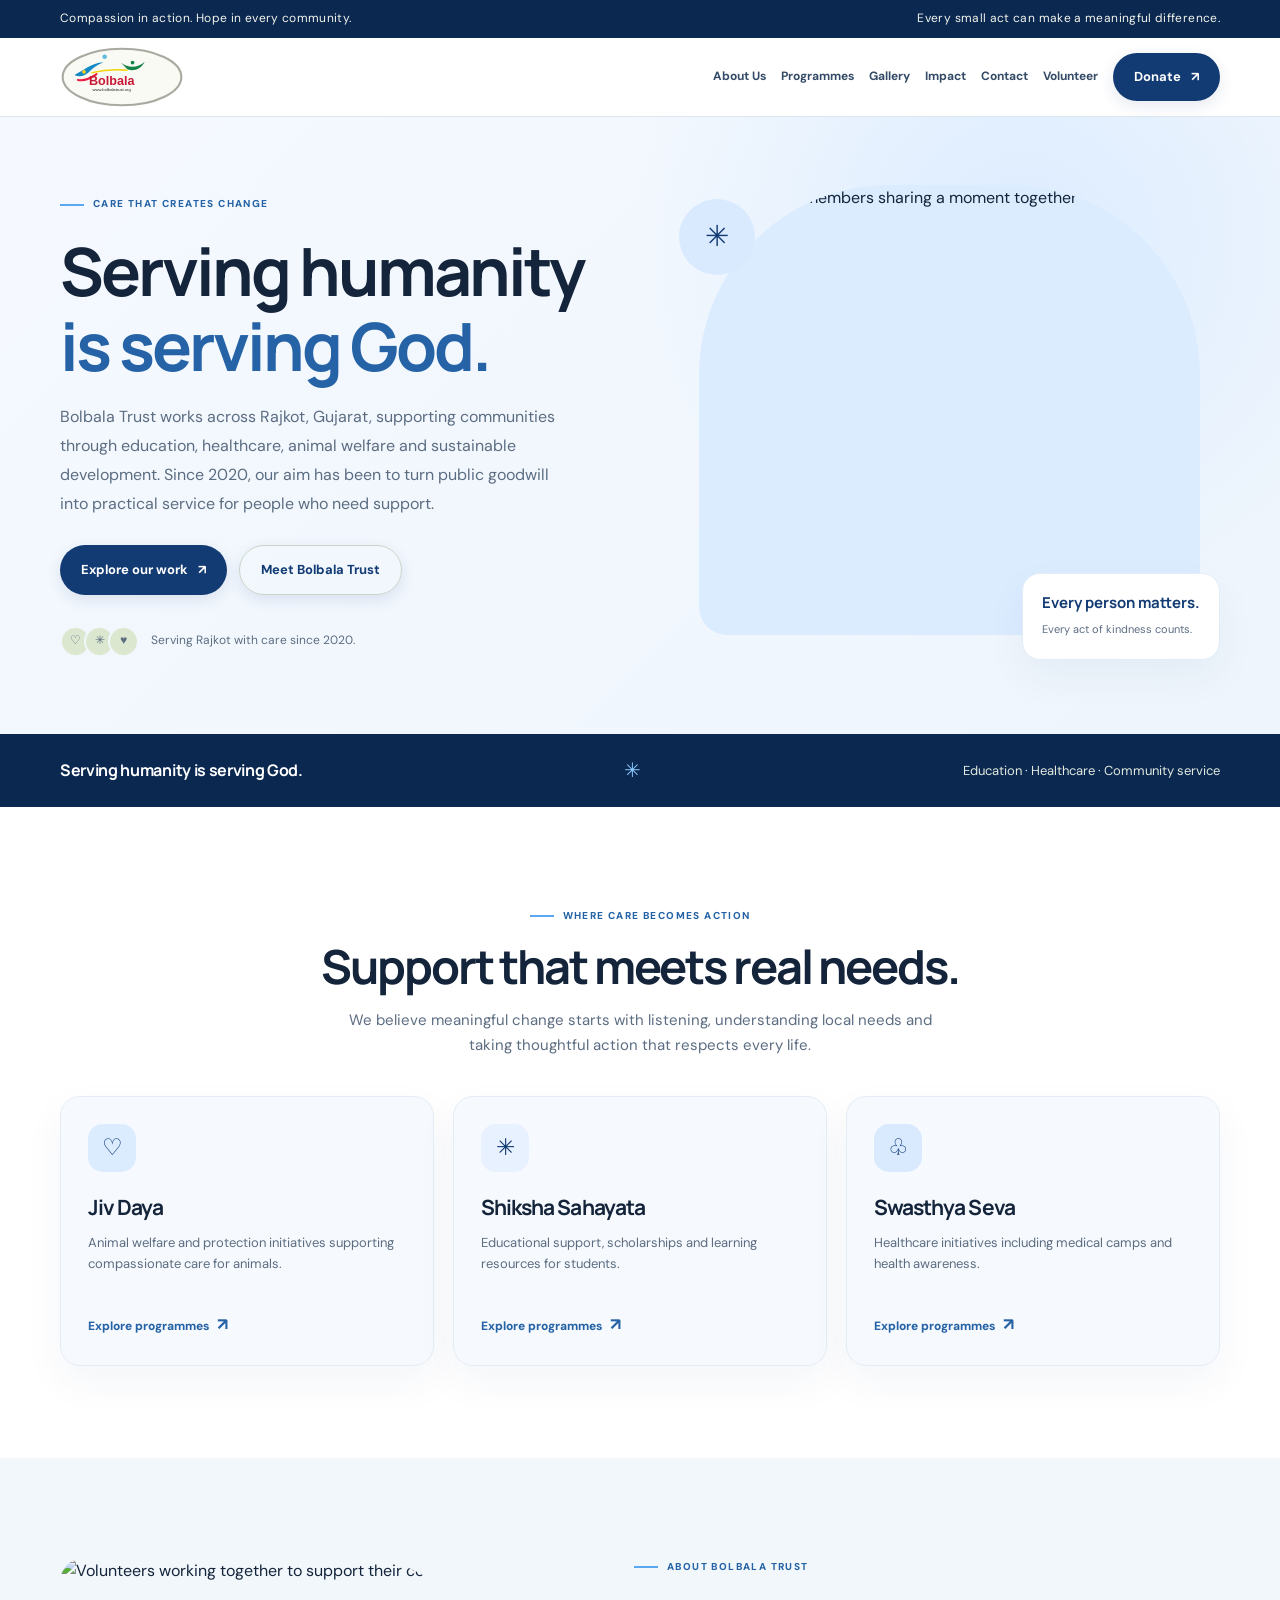
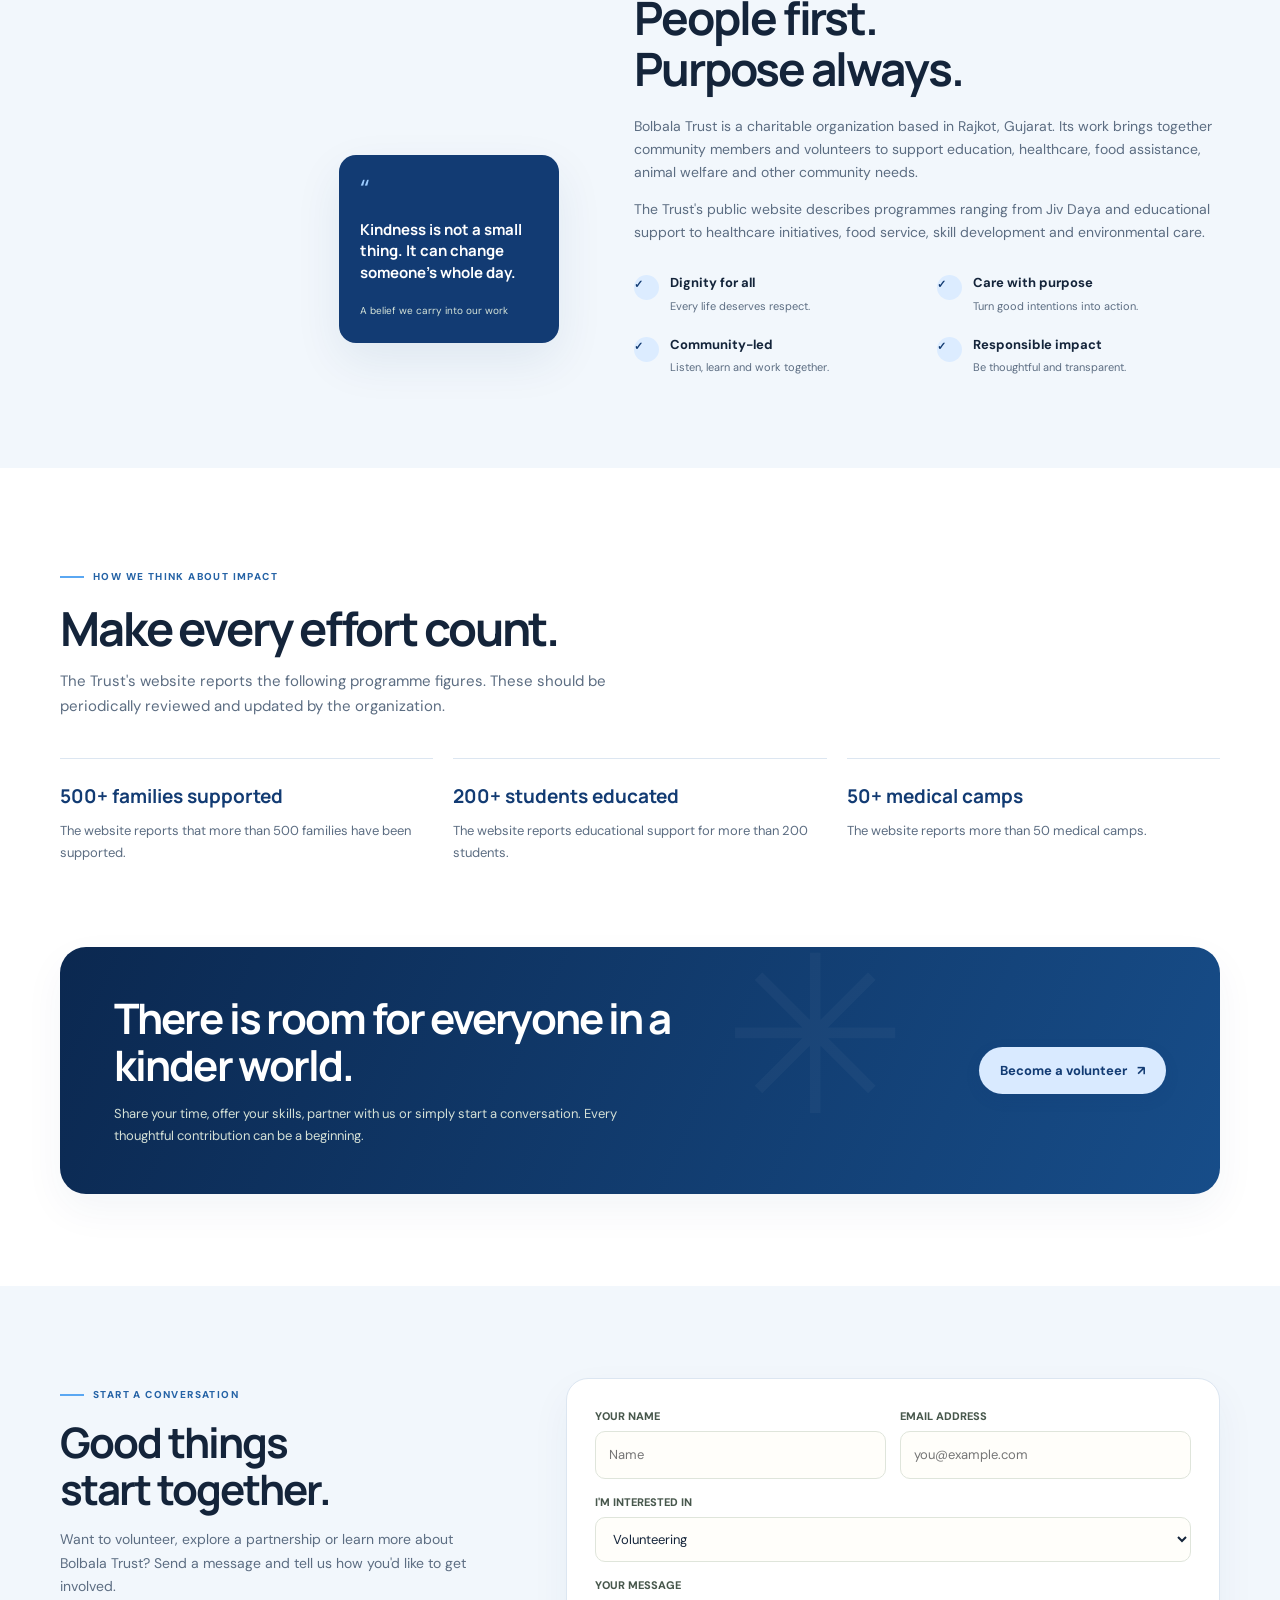
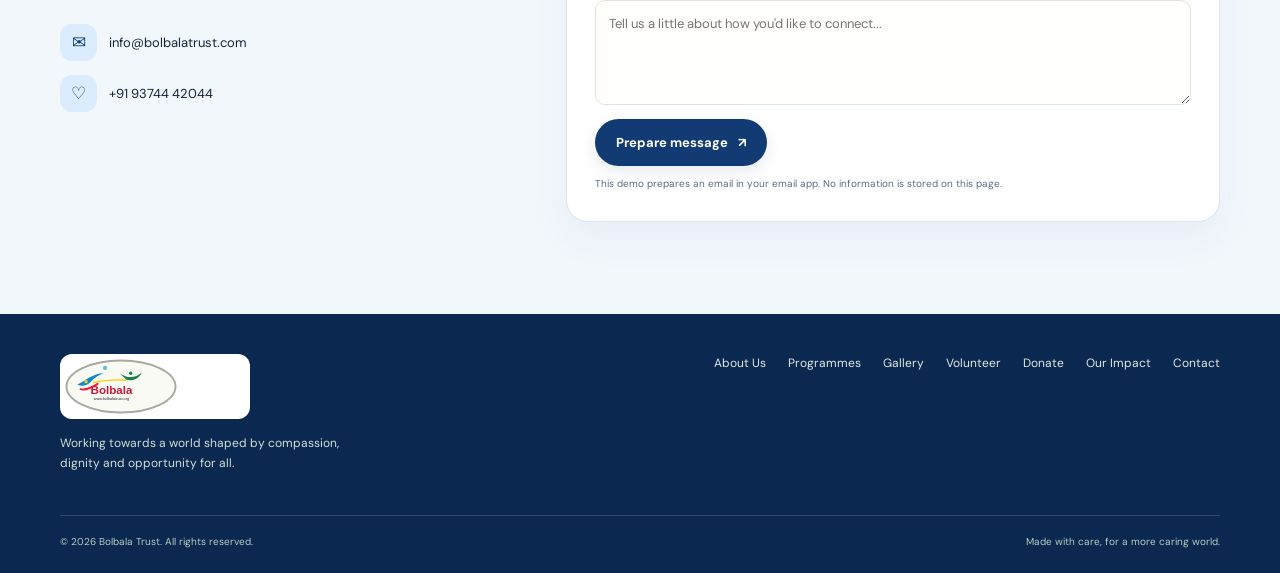
==== commit 1a398b7d: "Redesign homepage with modern blue UI and motion" ====
--- a/index.html
+++ b/index.html
@@ -15,6 +15,47 @@
 @media(max-width:850px){.links{gap:9px;font-size:11px}.hero-grid{gap:25px}.hero-visual{min-height:410px}.about-grid{gap:40px}.cta-panel{padding:38px}.contact-grid{gap:35px}}
 @media(max-width:680px){.wrap{width:min(100% - 32px,520px)}.topline .wrap{justify-content:center}.topline .wrap span:last-child{display:none}.navinner{height:68px}.menu{display:block}.links{display:none;position:absolute;top:68px;left:0;right:0;padding:20px 24px 24px;background:var(--paper);border-bottom:1px solid var(--line);flex-direction:column;align-items:stretch;gap:17px}.links.open{display:flex}.links .btn{align-self:flex-start}.hero{padding:43px 0 52px}.hero-grid{grid-template-columns:1fr;gap:27px}.hero h1{font-size:46px}.hero-copy{font-size:14px}.hero-visual{min-height:340px}.hero-photo{inset:0 14px 18px 14px;border-radius:140px 140px 22px 22px}.sun{width:57px;height:57px;font-size:22px}.photo-tag{padding:13px 14px;max-width:180px}.ticker .wrap{padding:17px 0;align-items:flex-start}.ticker strong{font-size:13px}.ticker p{font-size:11px}.section{padding:65px 0}.section-head{margin-bottom:27px}.focus-grid,.impact-grid{grid-template-columns:1fr}.focus-card{min-height:0;padding:23px}.iconbox{margin-bottom:17px}.about-grid{grid-template-columns:1fr;gap:34px}.about-art{min-height:340px}.about-art img{width:88%}.quote-card{width:185px;padding:16px;bottom:12px}.quote-card p{font-size:13px}.about-copy h2{font-size:36px}.values{gap:15px}.impact-item{padding-top:17px}.cta{padding-bottom:65px}.cta-panel{padding:30px 24px;display:block}.cta-panel h2{font-size:32px}.cta-panel .btn{margin-top:22px}.contact-grid{grid-template-columns:1fr;gap:25px}.contact h2{font-size:36px}.contact-form{padding:20px}.formrow{grid-template-columns:1fr;gap:0}.footer-top{flex-direction:column;gap:25px}.footer-bottom{flex-direction:column;gap:6px}}
 @media(prefers-reduced-motion:reduce){html{scroll-behavior:auto}*,*:before,*:after{transition:none!important}}
+
+/* Modern blue redesign */
+:root{--green:#123b73;--green2:#2563a6;--ink:#14243a;--muted:#5c6d82;--cream:#f2f7fc;--paper:#ffffff;--lime:#d9eaff;--orange:#5aa7f2;--line:#dce6f1;--shadow:0 18px 48px #123b7315}
+body{background:var(--paper);color:var(--ink)}
+.topline{background:#0b2850}
+.nav{background:#ffffffed;border-bottom-color:#dce6f1}
+.links{color:#344b67}
+.links a:hover{color:var(--green2)}
+.btn{background:var(--green);box-shadow:0 5px 15px #123b731c}
+.btn:hover{background:#0b2850}
+.btn.light{background:#d9eaff;color:#123b73}
+.hero{background:radial-gradient(circle at 80% 20%,#dcecff 0,transparent 34%),linear-gradient(135deg,#f5f9ff,#eef5fc)}
+.hero-photo{background:#dcecff}
+.photo-tag{border:1px solid #e4edf7}
+.sun{background:#d9eaff;color:#123b73}
+.ticker,.footer{background:#0b2850}
+.ticker .spark{color:#8cc7ff}
+.focus-card{background:#f6f9fd;border-color:#e4edf7}
+.iconbox{background:#dcecff;color:#123b73}
+.focus-card:nth-child(2) .iconbox{background:#e8f1ff}
+.focus-card:nth-child(3) .iconbox{background:#d9eaff}
+.textlink,.eyebrow{color:var(--green2)}
+.eyebrow:before{background:#5aa7f2}
+.about,.contact{background:#f2f7fc}
+.quote-card{background:#123b73}
+.quote-card .quote{color:#9dccff}
+.value .check{background:#dcecff;color:#123b73}
+.cta-panel{background:linear-gradient(115deg,#0b2850,#174d89)}
+.contact-form{border-color:#dce6f1}
+.field input:focus,.field textarea:focus,.field select:focus{border-color:#2563a6;box-shadow:0 0 0 3px #2563a612}
+.footer-logo{background:#fff}
+.focus-card,.photo-tag,.contact-form,.cta-panel{box-shadow:0 16px 40px #123b730d}
+.focus-card:hover{box-shadow:0 22px 48px #123b731b}
+@media(max-width:850px){.links{gap:10px;font-size:11px}}
+@media(max-width:680px){.hero{padding-top:38px}.section{padding:62px 0}.hero h1{font-size:clamp(39px,11vw,48px)}.hero-visual{min-height:320px}.focus-grid{gap:13px}.focus-card{padding:21px}.links{box-shadow:0 18px 24px #123b7310}}
+/* Subtle reveal motion; reduced-motion preferences are respected. */
+.js-reveal{opacity:0;transform:translateY(16px);transition:opacity .55s ease,transform .55s ease}
+.js-reveal.is-visible{opacity:1;transform:none}
+a:focus-visible,button:focus-visible,input:focus-visible,select:focus-visible,textarea:focus-visible{outline:3px solid #75baff;outline-offset:3px}
+@media(prefers-reduced-motion:reduce){.js-reveal{opacity:1;transform:none;transition:none}}
+
 </style>
 </head>
 <body>
@@ -54,6 +95,10 @@
 navLinks.querySelectorAll('a').forEach(a=>a.addEventListener('click',()=>{navLinks.classList.remove('open');menuButton.setAttribute('aria-expanded','false');menuButton.textContent='☰';}));
 document.getElementById('year').textContent=new Date().getFullYear();
 document.getElementById('contactForm').addEventListener('submit',e=>{e.preventDefault();const f=new FormData(e.currentTarget);const subject=encodeURIComponent('Message for Bolbala Trust — '+f.get('reason'));const body=encodeURIComponent('Name: '+f.get('name')+'\nEmail: '+f.get('email')+'\nInterested in: '+f.get('reason')+'\n\nMessage:\n'+f.get('message'));const notice=document.getElementById('formNotice');notice.textContent='Your email app should open with your message prepared. Please add the Trust’s verified email address before sending.';notice.classList.add('show');window.location.href='mailto:info@bolbalatrust.com?subject='+subject+'&body='+body;});
+
+const reduceMotion=window.matchMedia('(prefers-reduced-motion: reduce)').matches;
+if(!reduceMotion&&'IntersectionObserver' in window){const revealObserver=new IntersectionObserver(entries=>entries.forEach(entry=>{if(entry.isIntersecting){entry.target.classList.add('is-visible');revealObserver.unobserve(entry.target)}}),{threshold:.12});document.querySelectorAll('main section,.focus-card,.impact-item,.cta-panel').forEach((el,i)=>{el.classList.add('js-reveal');el.style.transitionDelay=(Math.min(i%4,3)*55)+'ms';revealObserver.observe(el)})}
+
 </script>
 </body>
 </html>
